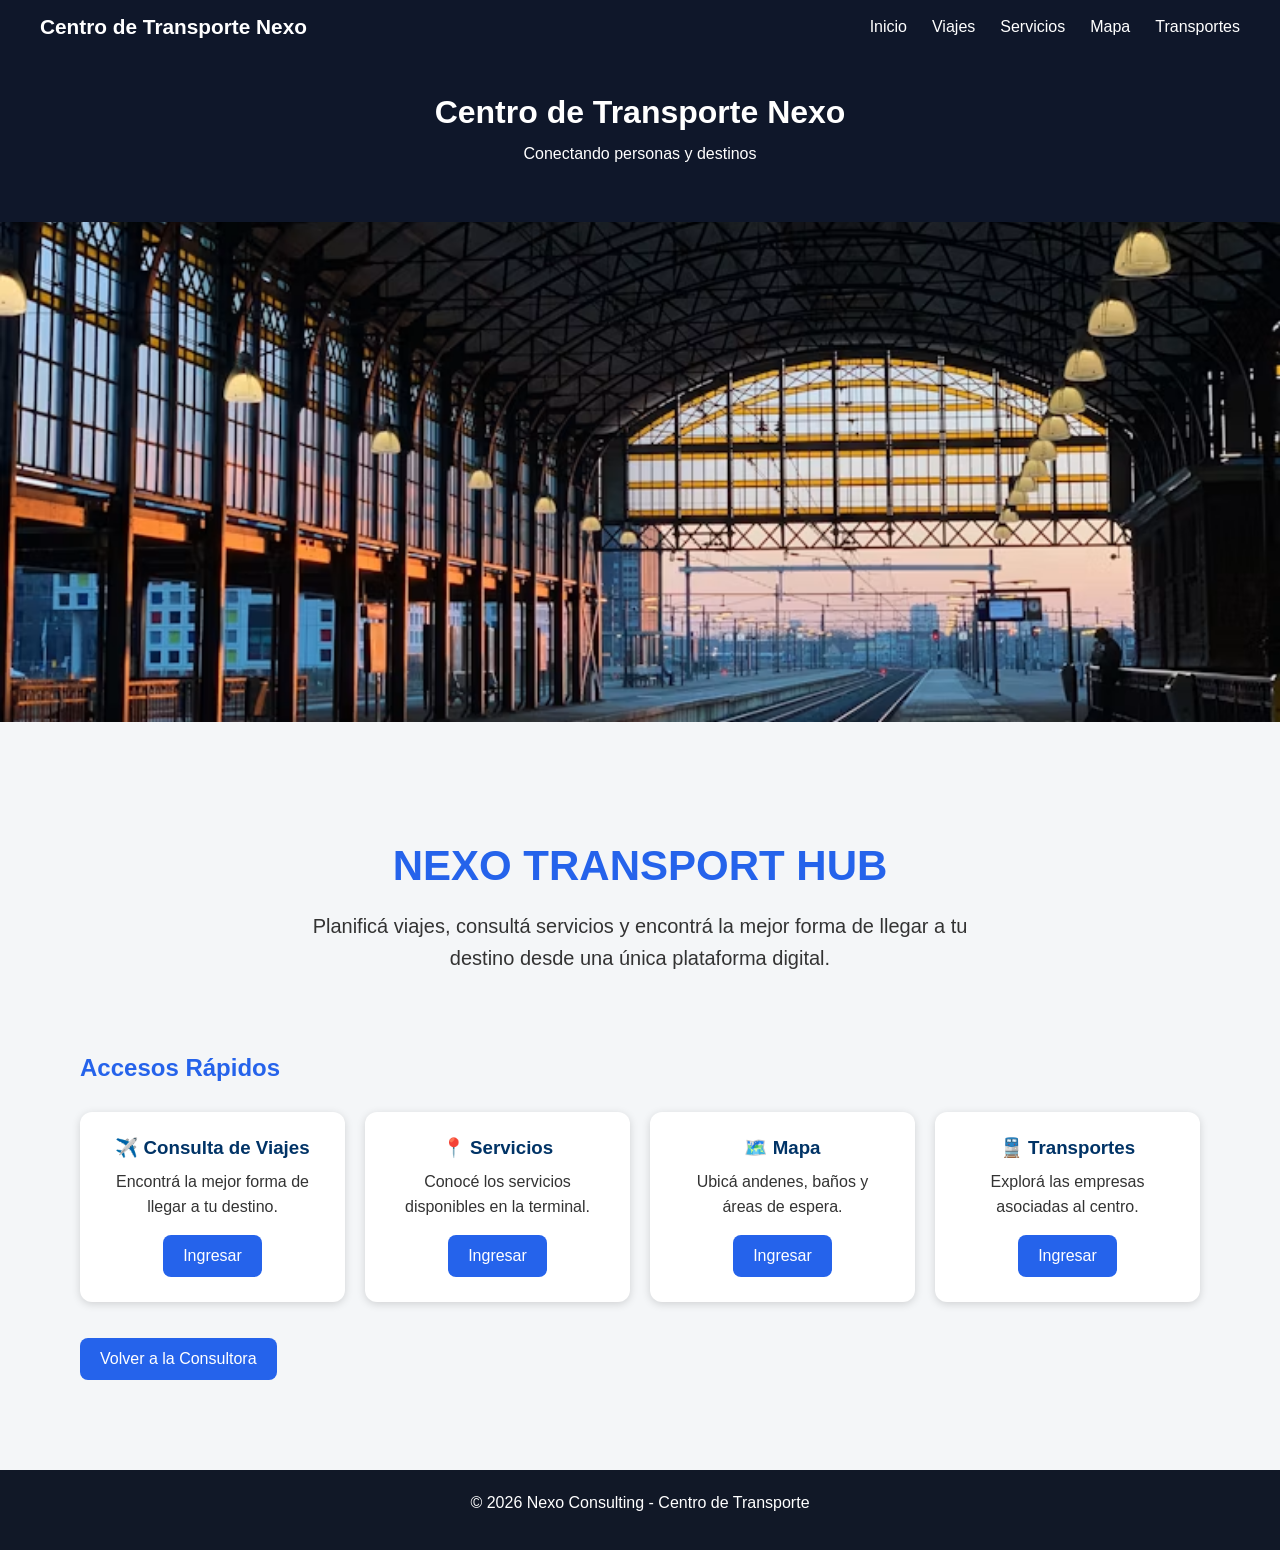
==== ProyectoFinalWeb/centro-transporte/index.html @ 8f2efcaf "Add files via upload" ====
<!DOCTYPE html>
<html lang="es">

<head>
    <meta charset="UTF-8">
    <meta name="viewport" content="width=device-width, initial-scale=1.0">
    <title>Centro de Transporte Nexo</title>

    <link rel="stylesheet" href="../css/estilos.css">

</head>

<body>
    
    <nav class="navbar">

    <div class="logo">
        Centro de Transporte Nexo
    </div>

    <ul class="menu">
        <li><a href="index.html">Inicio</a></li>
        <li><a href="consulta.html">Viajes</a></li>
        <li><a href="servicios.html">Servicios</a></li>
        <li><a href="mapa.html">Mapa</a></li>
        <li><a href="transportes.html">Transportes</a></li>
    </ul>

</nav>

    <header>
        <h1>Centro de Transporte Nexo</h1>
        <p>Conectando personas y destinos</p>
    </header>
<img
src="../img/terminal.jpg"
alt="Centro de Transporte"
class="hero">
    <main>

        <div class="hero-texto">

<h2>NEXO TRANSPORT HUB</h2>

<p>
Planificá viajes, consultá servicios y encontrá la mejor forma
de llegar a tu destino desde una única plataforma digital.
</p>

</div>

     <h2>Accesos Rápidos</h2>

<div class="tarjetas">

    <div class="tarjeta">
        <h3>✈️ Consulta de Viajes</h3>
        <p>Encontrá la mejor forma de llegar a tu destino.</p>
        <a class="boton" href="consulta.html">Ingresar</a>
    </div>

    <div class="tarjeta">
        <h3>📍 Servicios</h3>
        <p>Conocé los servicios disponibles en la terminal.</p>
        <a class="boton" href="servicios.html">Ingresar</a>
    </div>

    <div class="tarjeta">
        <h3>🗺️ Mapa</h3>
        <p>Ubicá andenes, baños y áreas de espera.</p>
        <a class="boton" href="mapa.html">Ingresar</a>
    </div>

    <div class="tarjeta">
        <h3>🚆 Transportes</h3>
        <p>Explorá las empresas asociadas al centro.</p>
        <a class="boton" href="transportes.html">Ingresar</a>
    </div>

</div>

<br><br>

<a class="boton" href="../consultora/index.html">
Volver a la Consultora
</a>

</main>

<footer>
    <p>© 2026 Nexo Consulting - Centro de Transporte</p>
</footer>

</body>
</html>
---- ProyectoFinalWeb/css/estilos.css ----
*{
margin:0;
padding:0;
box-sizing:border-box;
}

body{
font-family:Arial,sans-serif;
background-color:#f4f6f8;
color:#333;
}

header{
background:#0F172A;
color:white;
text-align:center;
padding:40px;
}

header h1{
margin-bottom:10px;
}

main{
max-width:1200px;
margin:auto;
padding:40px;
}

h2{
color:#2563EB;
margin-bottom:15px;
margin-top:20px;
}

p{
margin-bottom:15px;
line-height:1.6;
}

.boton{
display:inline-block;
background:#2563EB;
color:white;
text-decoration:none;
padding:12px 20px;
border-radius:8px;
border:none;
cursor:pointer;
transition:0.3s;
}

.boton:hover{
background:#1d4ed8;
transform:translateY(-3px);
box-shadow:0 8px 20px rgba(37,99,235,.30);
}

select,
input{
padding:10px;
width:300px;
border:1px solid #ccc;
border-radius:6px;
}

#resultado,
#respuesta{
background:white;
padding:20px;
margin-top:20px;
border-radius:10px;
box-shadow:0 2px 5px rgba(0,0,0,.15);
}

.hero{
width:100%;
height:500px;
object-fit:cover;
display:block;
transition:0.5s;
}

.hero:hover{
transform:scale(1.02);
}

.hero-texto{
text-align:center;
padding:60px 20px;
}

.hero-texto h2{
font-size:42px;
margin-bottom:20px;
}

.hero-texto p{
font-size:20px;
max-width:700px;
margin:auto;
}

.tarjetas{
display:grid;
grid-template-columns:repeat(auto-fit,minmax(250px,1fr));
gap:20px;
margin-top:30px;
}

.tarjeta{
background:white;
padding:25px;
border-radius:12px;
box-shadow:0 2px 8px rgba(0,0,0,.15);
text-align:center;
transition:0.3s;
cursor:pointer;
}

.tarjeta:hover{
transform:translateY(-8px) scale(1.02);
box-shadow:0 12px 25px rgba(37,99,235,.25);
}

.tarjeta h3{
color:#003366;
margin-bottom:10px;
}

.tarjeta p{
margin-bottom:15px;
}

.mapa{
display:grid;
grid-template-columns:repeat(3,1fr);
gap:10px;
}

.sector{
background:white;
padding:25px;
border-radius:10px;
text-align:center;
box-shadow:0 2px 5px rgba(0,0,0,.15);
}

.navbar{
background:#0f172a;
color:white;
display:flex;
justify-content:space-between;
align-items:center;
padding:15px 40px;
position:sticky;
top:0;
z-index:1000;
}

.logo{
font-size:1.3rem;
font-weight:bold;
}

.menu{
list-style:none;
display:flex;
gap:25px;
}

.menu a{
color:white;
text-decoration:none;
transition:0.3s;
}

.menu a:hover{
color:#60A5FA;
}

.contacto{
max-width:600px;
margin:40px auto;
display:flex;
flex-direction:column;
gap:15px;
}

.contacto input,
.contacto textarea{
padding:15px;
border:1px solid #d1d5db;
border-radius:8px;
font-size:16px;
width:100%;
}

.contacto button{
background:#2563eb;
color:white;
border:none;
padding:15px;
border-radius:8px;
cursor:pointer;
font-size:16px;
}

.contacto button:hover{
background:#1d4ed8;
}

.equipo{
margin-top:60px;
}

.equipo h2{
text-align:center;
color:#003366;
margin-bottom:30px;
}

footer{
background:#111827;
color:white;
text-align:center;
padding:20px;
margin-top:50px;
}

.sector{
cursor:pointer;
transition:0.3s;
}

.sector:hover{
background:#dbeafe;
transform:scale(1.02);
}

.sector-activo{
background:#2563EB;
color:white;
font-weight:bold;
}

@media(max-width:768px){

```
.navbar{
    flex-direction:column;
    gap:15px;
    padding:20px;
}

.menu{
    flex-direction:column;
    text-align:center;
    gap:10px;
}

.hero{
    height:250px;
}

.hero-texto h2{
    font-size:30px;
}

.hero-texto p{
    font-size:16px;
}

.tarjetas{
    grid-template-columns:1fr;
}

.mapa{
    grid-template-columns:1fr;
}

select,
input,
textarea{
    width:100%;
}

.boton{
    width:100%;
    text-align:center;
}

main{
    padding:20px;
}
```

}
#planoTerminal{
display:grid;
grid-template-columns:repeat(3,1fr);
gap:10px;
margin-top:20px;
margin-bottom:20px;
}

.casilla{
background:#e5e7eb;
padding:20px;
text-align:center;
border-radius:8px;
font-weight:bold;
}

.casilla-activa{
background:#2563EB;
color:white;
}
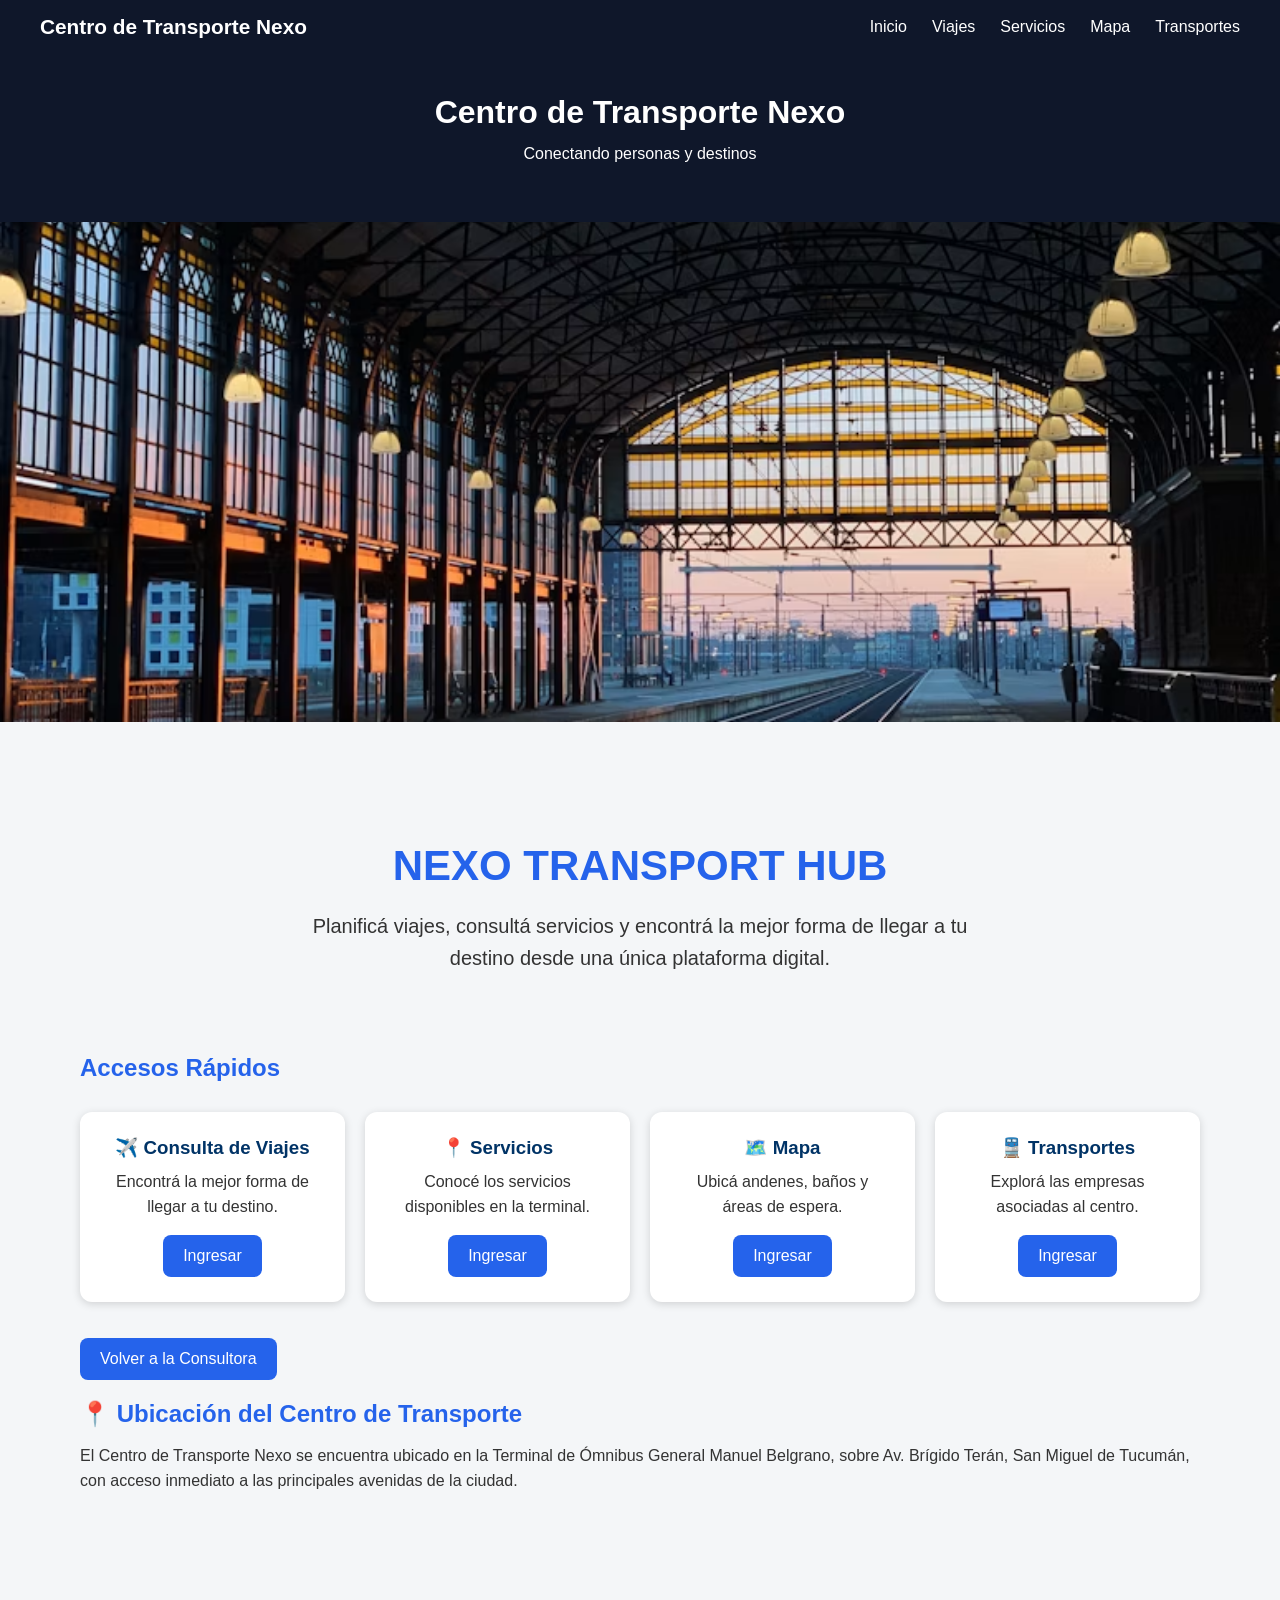
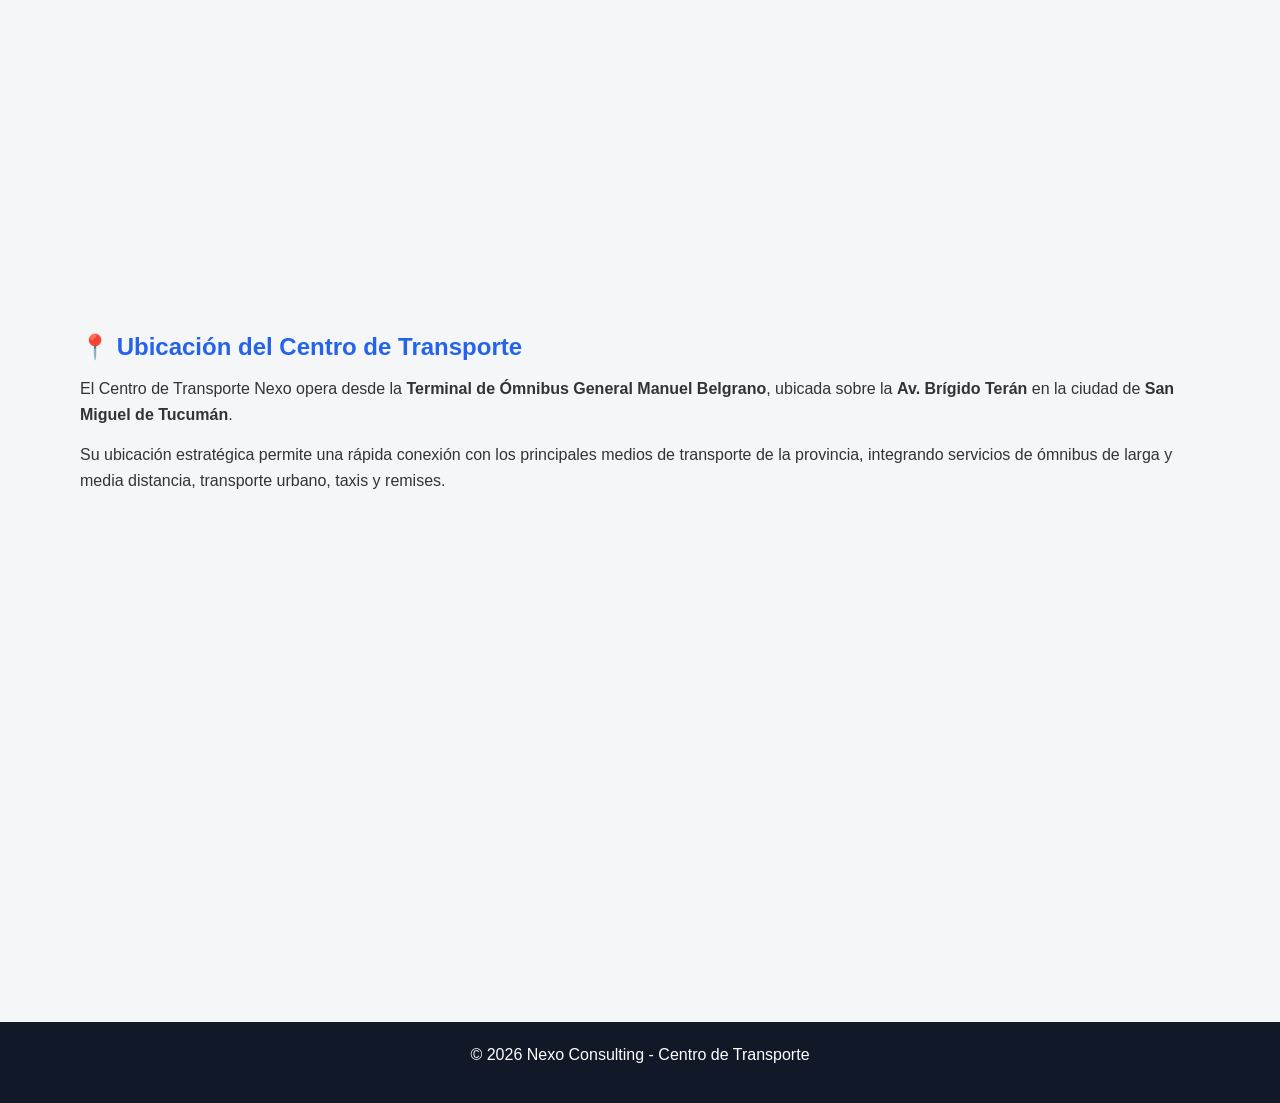
==== commit 9e6e3e9b: "Update index.html" ====
--- a/ProyectoFinalWeb/centro-transporte/index.html
+++ b/ProyectoFinalWeb/centro-transporte/index.html
@@ -85,6 +85,62 @@
 Volver a la Consultora
 </a>
 
+<section class="ubicacion">
+
+    <h2>📍 Ubicación del Centro de Transporte</h2>
+
+    <p>
+        El Centro de Transporte Nexo se encuentra ubicado en la Terminal de Ómnibus
+        General Manuel Belgrano, sobre Av. Brígido Terán, San Miguel de Tucumán,
+        con acceso inmediato a las principales avenidas de la ciudad.
+    </p>
+
+    <div class="mapa-ubicacion">
+
+        <iframe
+            src="https://www.google.com/maps?q=Terminal+de+Omnibus+San+Miguel+de+Tucuman&output=embed"
+            width="100%"
+            height="400"
+            style="border:0;"
+            allowfullscreen=""
+            loading="lazy">
+        </iframe>
+
+    </div>
+
+</section>
+
+<section class="ubicacion">
+
+    <h2>📍 Ubicación del Centro de Transporte</h2>
+
+    <p>
+        El Centro de Transporte Nexo opera desde la <strong>Terminal de Ómnibus General Manuel Belgrano</strong>,
+        ubicada sobre la <strong>Av. Brígido Terán</strong> en la ciudad de
+        <strong>San Miguel de Tucumán</strong>.
+    </p>
+
+    <p>
+        Su ubicación estratégica permite una rápida conexión con los principales
+        medios de transporte de la provincia, integrando servicios de ómnibus de
+        larga y media distancia, transporte urbano, taxis y remises.
+    </p>
+
+    <div class="mapa-ubicacion">
+
+        <iframe
+            src="https://www.google.com/maps?q=Terminal+de+Omnibus+General+Manuel+Belgrano+Tucuman&output=embed"
+            width="100%"
+            height="420"
+            style="border:0;"
+            loading="lazy"
+            allowfullscreen>
+        </iframe>
+
+    </div>
+
+</section>
+
 </main>
 
 <footer>
@@ -92,4 +148,4 @@
 </footer>
 
 </body>
-</html>+</html>
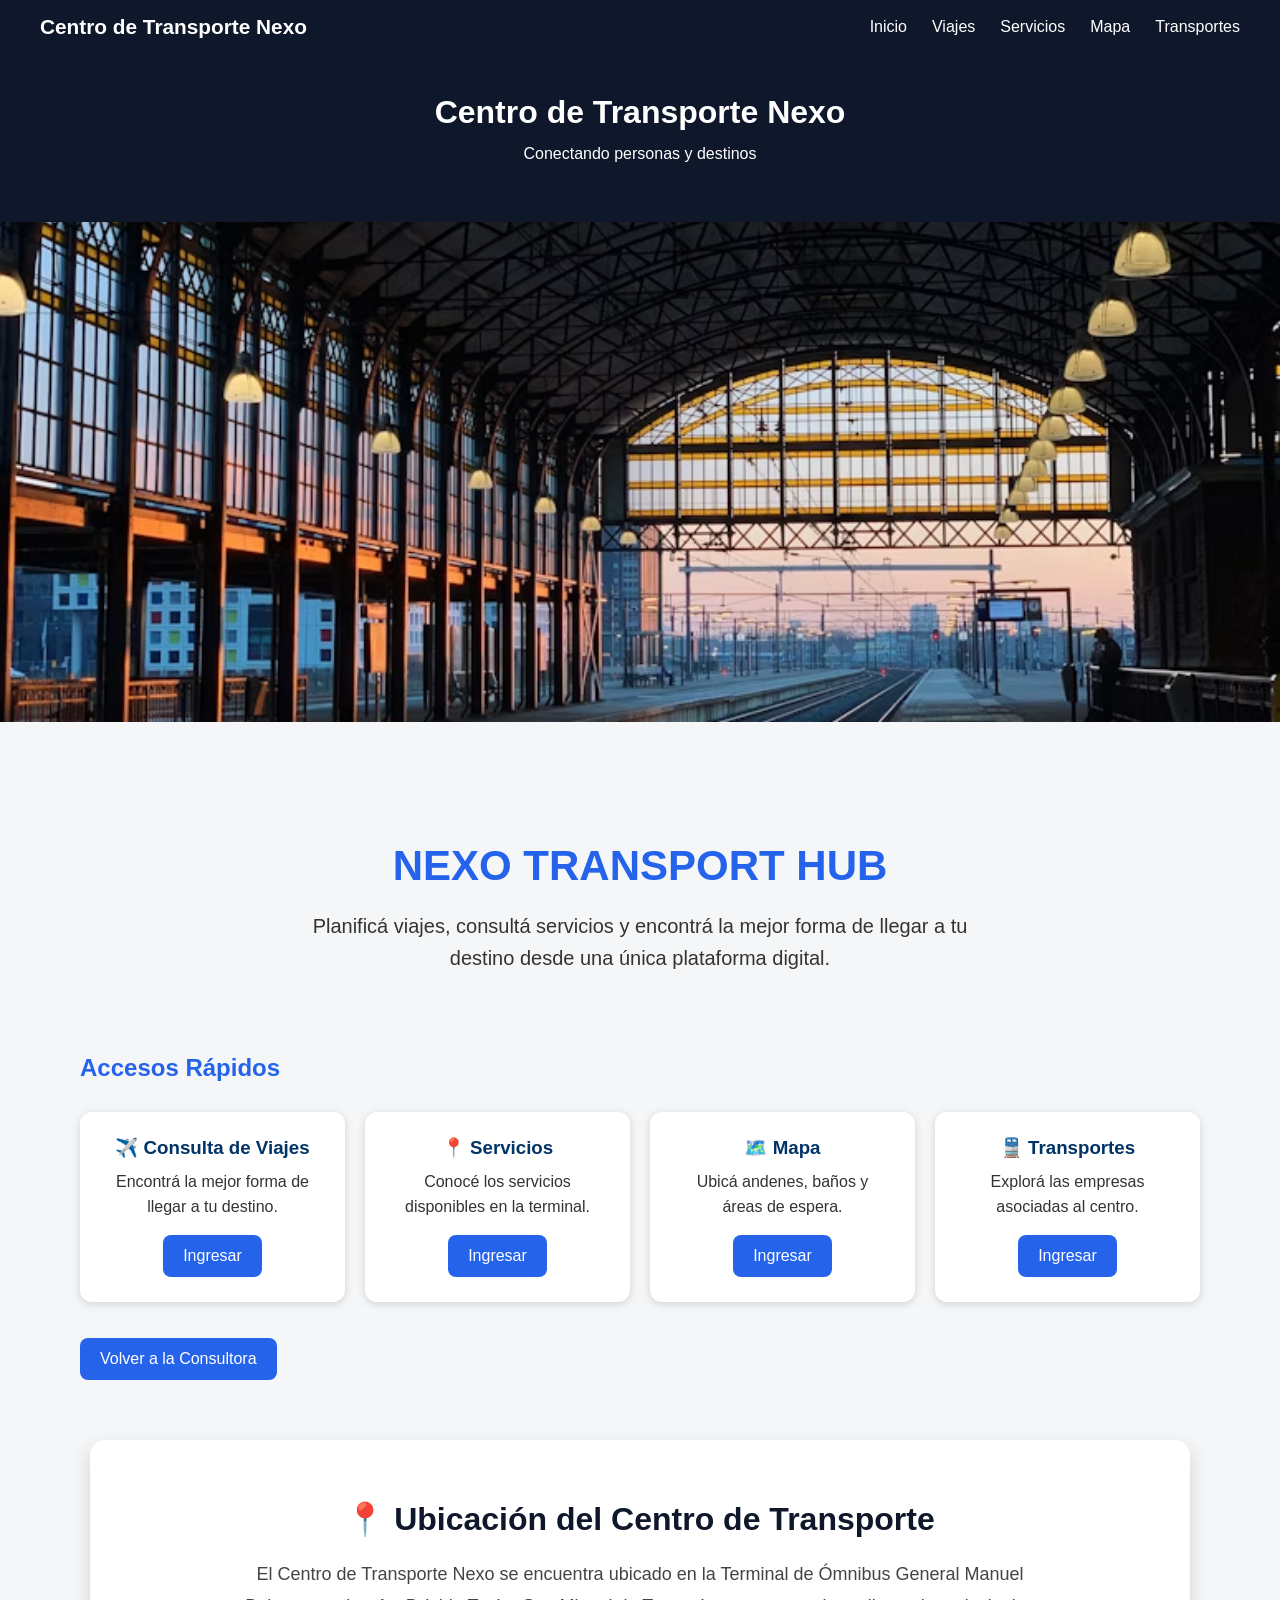
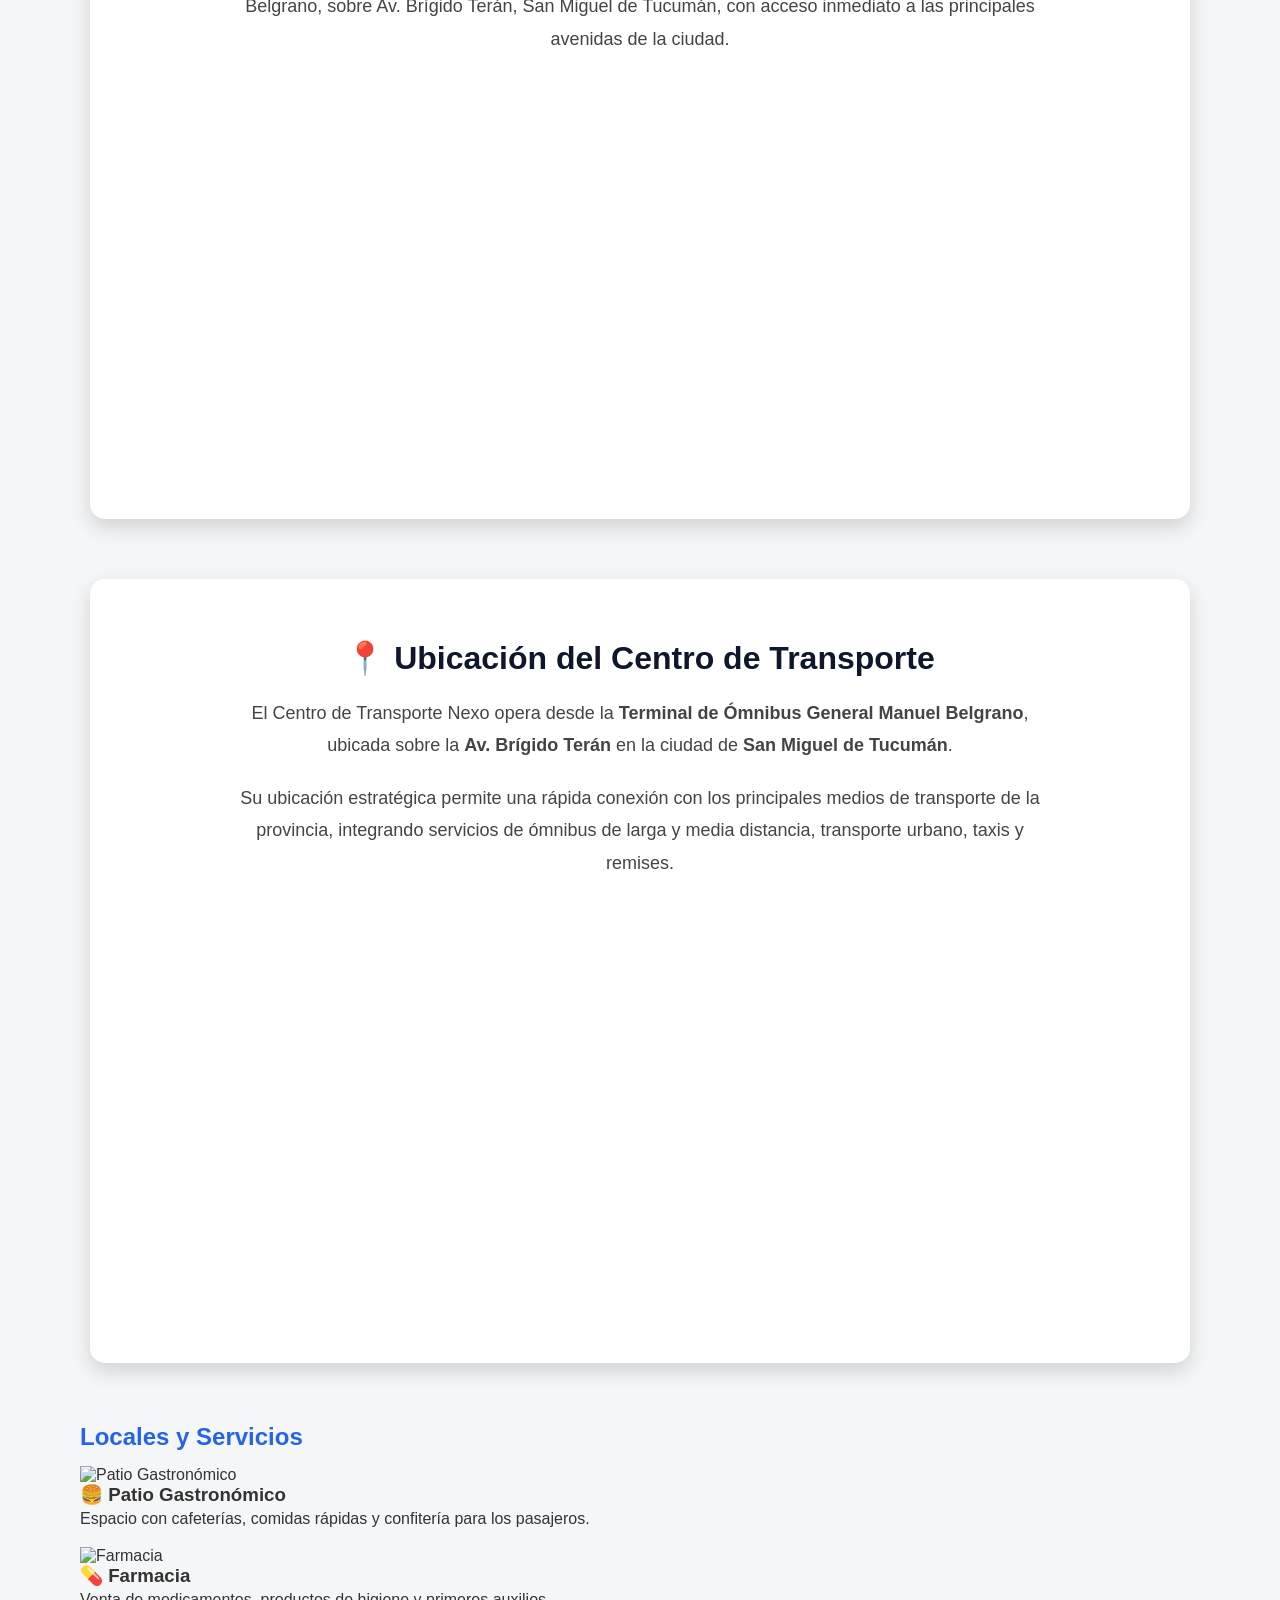
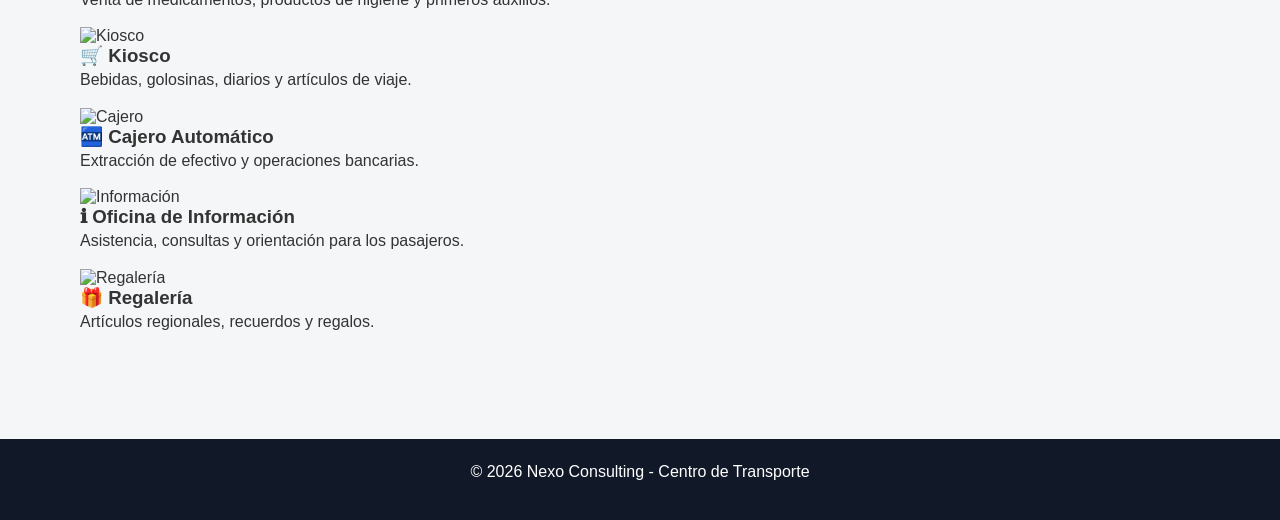
==== commit b9238894: "Update index.html" ====
--- a/ProyectoFinalWeb/centro-transporte/index.html
+++ b/ProyectoFinalWeb/centro-transporte/index.html
@@ -141,6 +141,88 @@
 
 </section>
 
+        <section class="locales">
+
+<h2>Locales y Servicios</h2>
+
+<div class="contenedor-locales">
+
+<div class="local">
+
+<img src="../img/gastronomia.jpg" alt="Patio Gastronómico">
+
+<h3>🍔 Patio Gastronómico</h3>
+
+<p>
+Espacio con cafeterías, comidas rápidas y confitería para los pasajeros.
+</p>
+
+</div>
+
+<div class="local">
+
+<img src="../img/farmacia.jpg" alt="Farmacia">
+
+<h3>💊 Farmacia</h3>
+
+<p>
+Venta de medicamentos, productos de higiene y primeros auxilios.
+</p>
+
+</div>
+
+<div class="local">
+
+<img src="../img/kiosco.jpg" alt="Kiosco">
+
+<h3>🛒 Kiosco</h3>
+
+<p>
+Bebidas, golosinas, diarios y artículos de viaje.
+</p>
+
+</div>
+
+<div class="local">
+
+<img src="../img/cajero.jpg" alt="Cajero">
+
+<h3>🏧 Cajero Automático</h3>
+
+<p>
+Extracción de efectivo y operaciones bancarias.
+</p>
+
+</div>
+
+<div class="local">
+
+<img src="../img/informacion.jpg" alt="Información">
+
+<h3>ℹ Oficina de Información</h3>
+
+<p>
+Asistencia, consultas y orientación para los pasajeros.
+</p>
+
+</div>
+
+<div class="local">
+
+<img src="../img/regaleria.jpg" alt="Regalería">
+
+<h3>🎁 Regalería</h3>
+
+<p>
+Artículos regionales, recuerdos y regalos.
+</p>
+
+</div>
+
+</div>
+
+</section>
+        
 </main>
 
 <footer>
--- a/ProyectoFinalWeb/css/estilos.css
+++ b/ProyectoFinalWeb/css/estilos.css
@@ -315,4 +315,66 @@
 .casilla-activa{
 background:#2563EB;
 color:white;
-}+}
+/* ==========================
+   UBICACIÓN
+========================== */
+
+.ubicacion{
+    max-width:1100px;
+    margin:60px auto;
+    padding:40px;
+    background:#ffffff;
+    border-radius:15px;
+    box-shadow:0 5px 20px rgba(0,0,0,.12);
+    text-align:center;
+}
+
+.ubicacion h2{
+    color:#0F172A;
+    margin-bottom:20px;
+    font-size:30px;
+}
+
+.ubicacion p{
+    max-width:800px;
+    margin:0 auto 30px;
+    color:#444;
+    font-size:18px;
+    line-height:1.7;
+}
+
+.mapa-ubicacion iframe{
+    border-radius:15px;
+}
+/*==========================
+ UBICACIÓN
+===========================*/
+
+.ubicacion{
+    max-width:1100px;
+    margin:60px auto;
+    padding:40px;
+    background:#fff;
+    border-radius:15px;
+    box-shadow:0 8px 20px rgba(0,0,0,.15);
+    text-align:center;
+}
+
+.ubicacion h2{
+    color:#0F172A;
+    margin-bottom:20px;
+    font-size:32px;
+}
+
+.ubicacion p{
+    font-size:18px;
+    line-height:1.8;
+    color:#444;
+    margin-bottom:20px;
+}
+
+.mapa-ubicacion iframe{
+    width:100%;
+    border-radius:15px;
+}
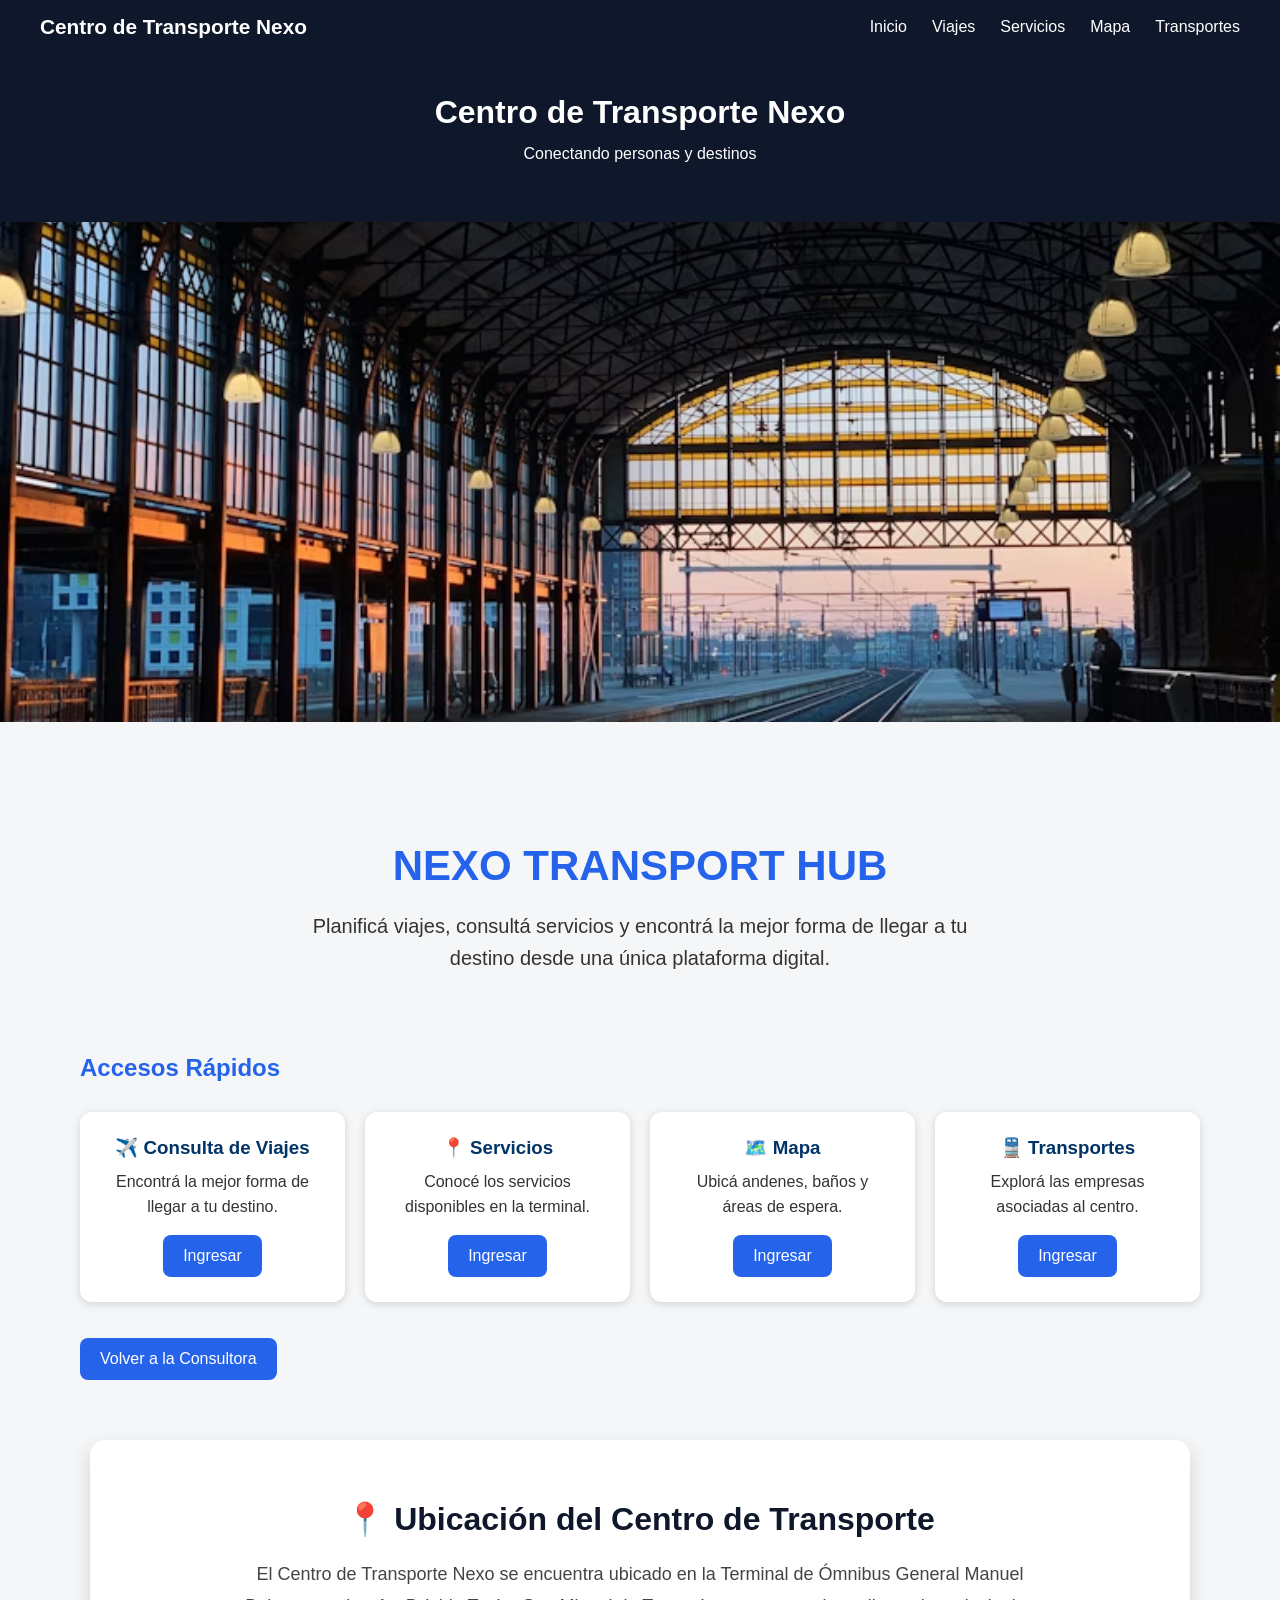
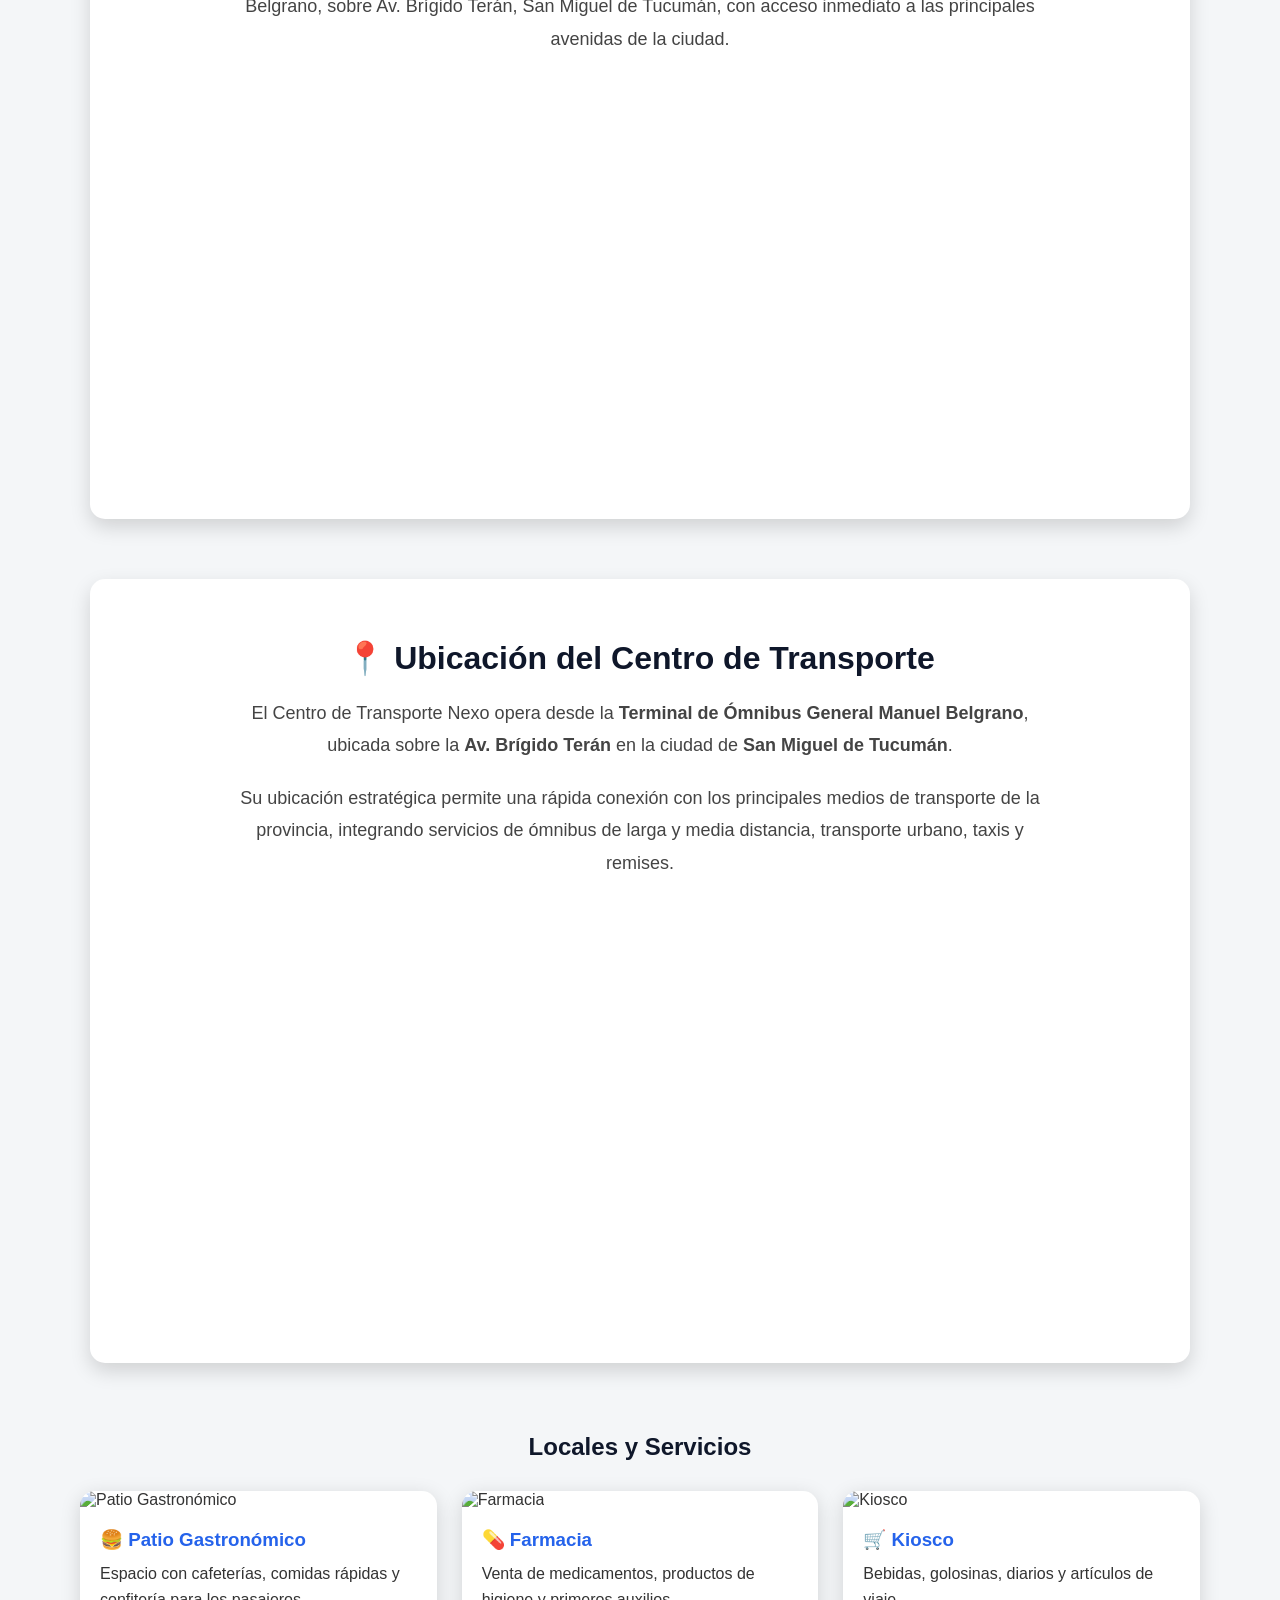
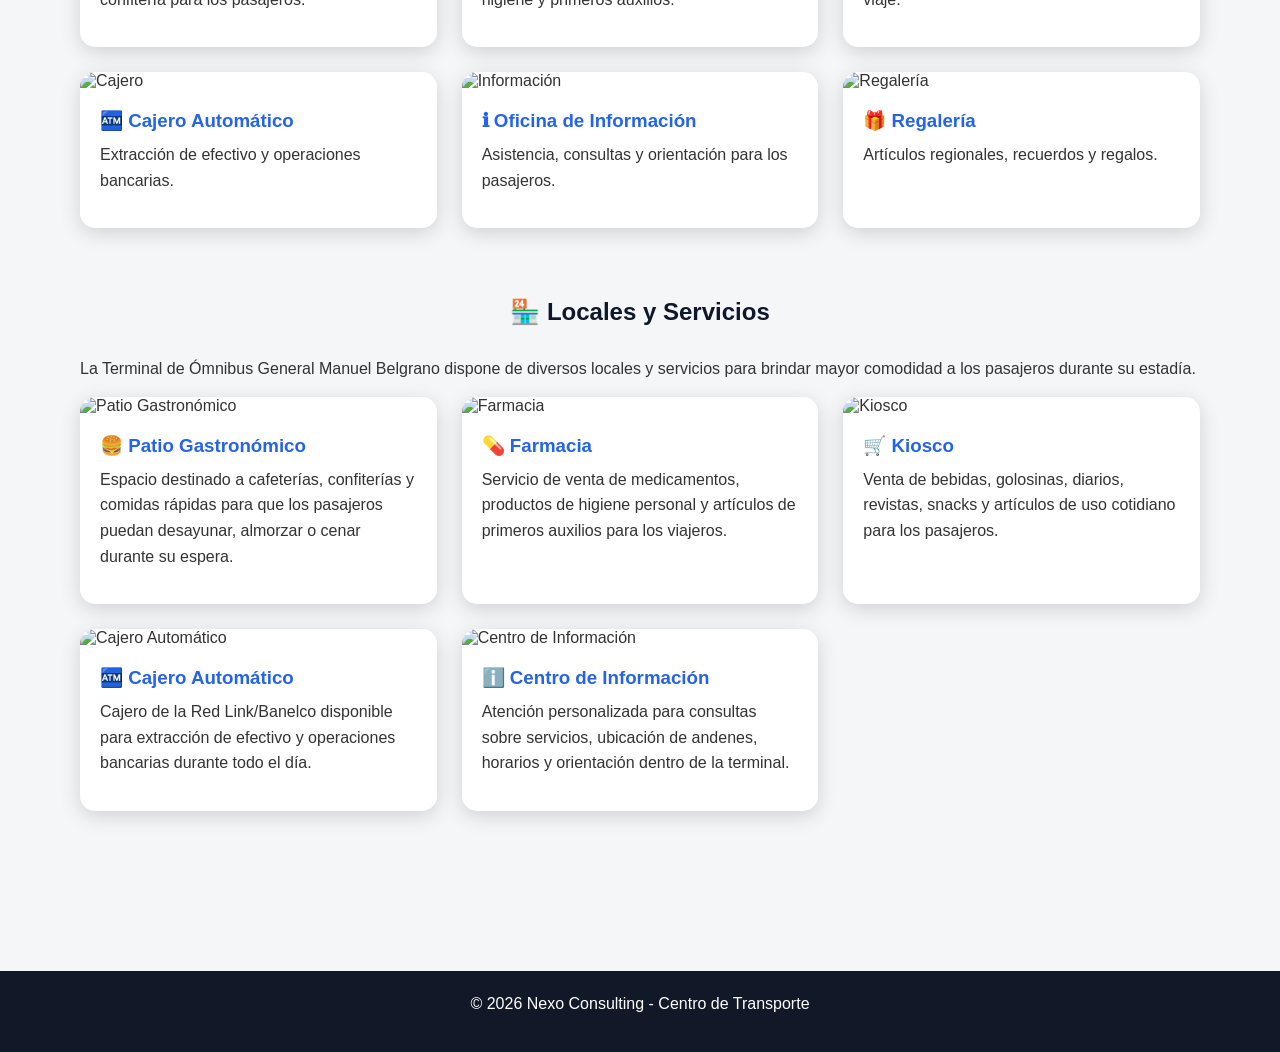
==== commit d5ccbe97: "Update index.html" ====
--- a/ProyectoFinalWeb/centro-transporte/index.html
+++ b/ProyectoFinalWeb/centro-transporte/index.html
@@ -222,7 +222,82 @@
 </div>
 
 </section>
-        
+
+        <section class="locales">
+
+<h2>🏪 Locales y Servicios</h2>
+
+<p class="texto-locales">
+La Terminal de Ómnibus General Manuel Belgrano dispone de diversos locales y
+servicios para brindar mayor comodidad a los pasajeros durante su estadía.
+</p>
+
+<div class="contenedor-locales">
+
+<div class="local">
+
+<img src="../img/patio-gastronomico.jpg" alt="Patio Gastronómico">
+
+<h3>🍔 Patio Gastronómico</h3>
+
+<p>
+Espacio destinado a cafeterías, confiterías y comidas rápidas para que los pasajeros puedan desayunar, almorzar o cenar durante su espera.
+</p>
+
+</div>
+
+<div class="local">
+
+<img src="../img/farmacia.jpg" alt="Farmacia">
+
+<h3>💊 Farmacia</h3>
+
+<p>
+Servicio de venta de medicamentos, productos de higiene personal y artículos de primeros auxilios para los viajeros.
+</p>
+
+</div>
+
+<div class="local">
+
+<img src="../img/kiosco.jpg" alt="Kiosco">
+
+<h3>🛒 Kiosco</h3>
+
+<p>
+Venta de bebidas, golosinas, diarios, revistas, snacks y artículos de uso cotidiano para los pasajeros.
+</p>
+
+</div>
+
+<div class="local">
+
+<img src="../img/cajero.jpg" alt="Cajero Automático">
+
+<h3>🏧 Cajero Automático</h3>
+
+<p>
+Cajero de la Red Link/Banelco disponible para extracción de efectivo y operaciones bancarias durante todo el día.
+</p>
+
+</div>
+
+<div class="local">
+
+<img src="../img/informacion.jpg" alt="Centro de Información">
+
+<h3>ℹ️ Centro de Información</h3>
+
+<p>
+Atención personalizada para consultas sobre servicios, ubicación de andenes, horarios y orientación dentro de la terminal.
+</p>
+
+</div>
+
+</div>
+
+</section>
+
 </main>
 
 <footer>
--- a/ProyectoFinalWeb/css/estilos.css
+++ b/ProyectoFinalWeb/css/estilos.css
@@ -378,3 +378,49 @@
     width:100%;
     border-radius:15px;
 }
+/*==========================
+LOCALES
+==========================*/
+
+.locales{
+    margin:70px auto;
+}
+
+.locales h2{
+    text-align:center;
+    color:#0F172A;
+    margin-bottom:30px;
+}
+
+.contenedor-locales{
+    display:grid;
+    grid-template-columns:repeat(auto-fit,minmax(300px,1fr));
+    gap:25px;
+}
+
+.local{
+    background:white;
+    border-radius:15px;
+    overflow:hidden;
+    box-shadow:0 5px 20px rgba(0,0,0,.15);
+    transition:.3s;
+}
+
+.local:hover{
+    transform:translateY(-8px);
+}
+
+.local img{
+    width:100%;
+    height:220px;
+    object-fit:cover;
+}
+
+.local h3{
+    padding:20px 20px 10px;
+    color:#2563EB;
+}
+
+.local p{
+    padding:0 20px 20px;
+}
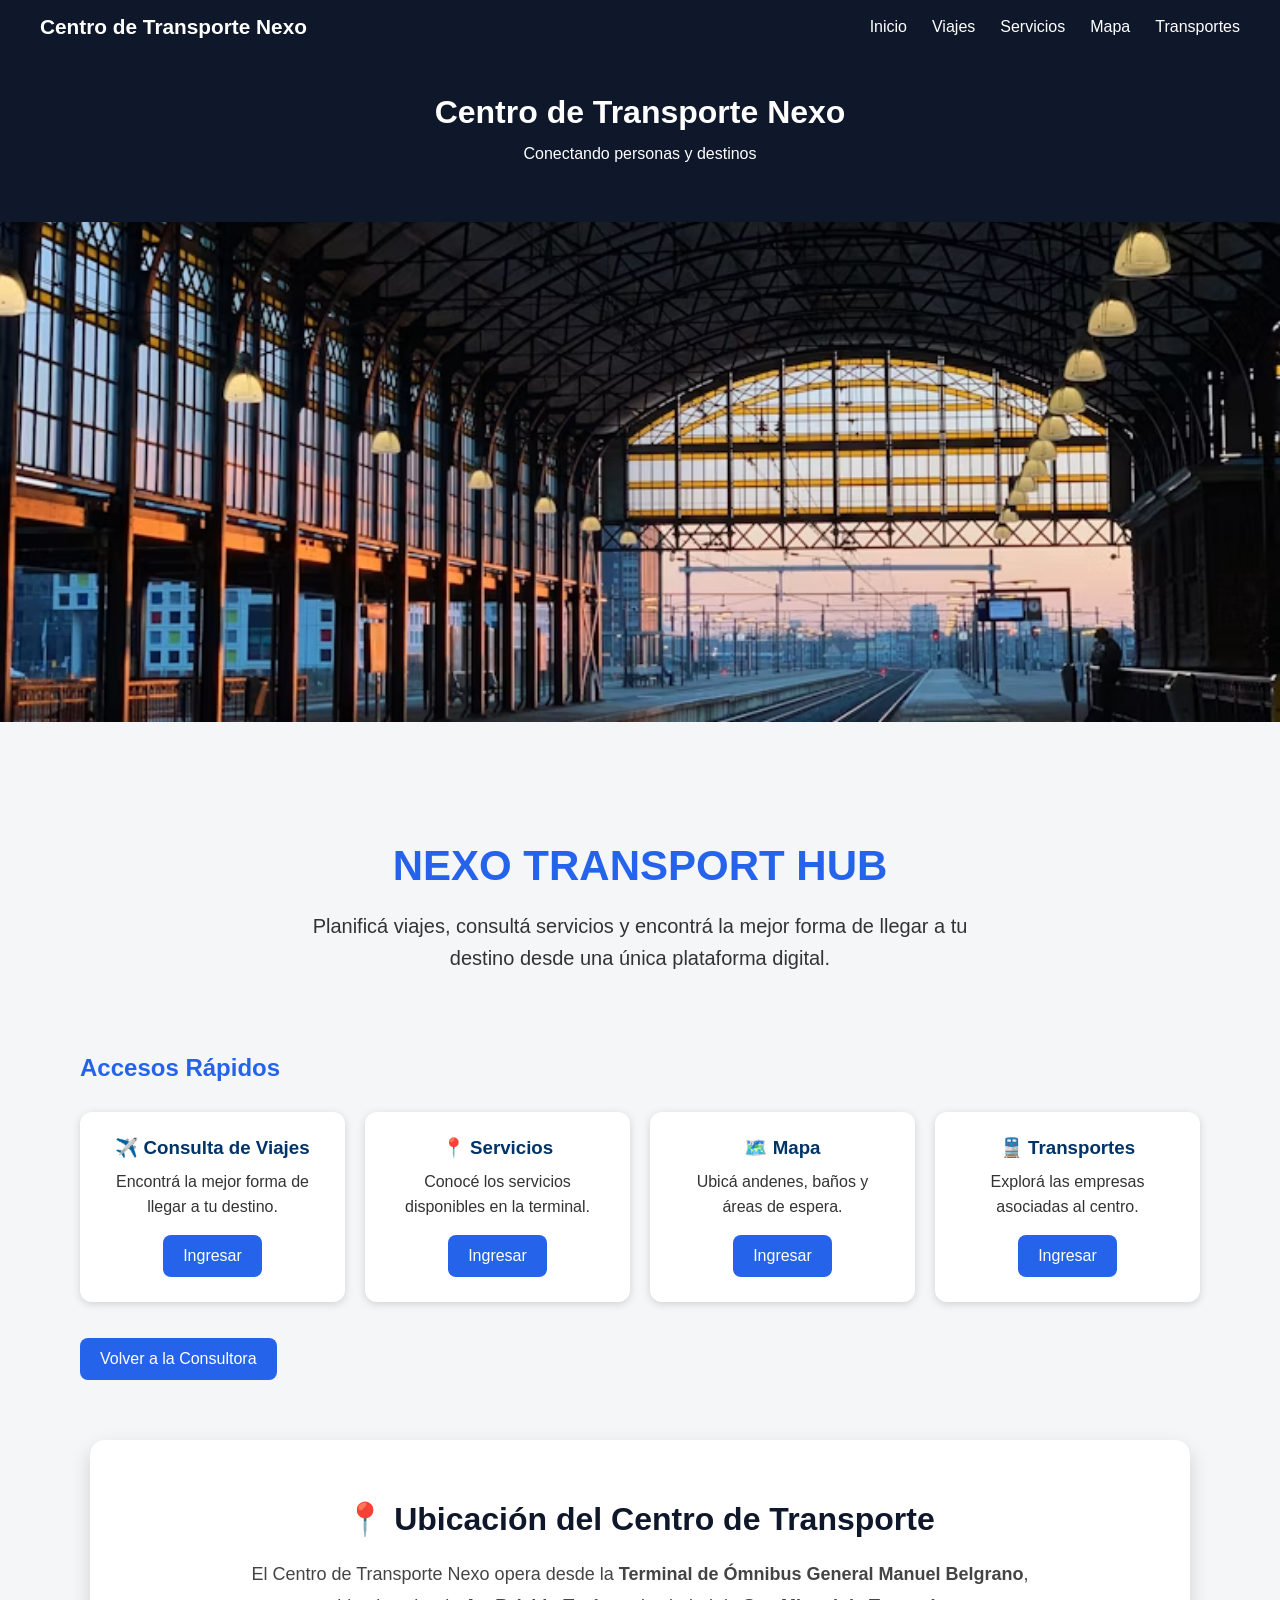
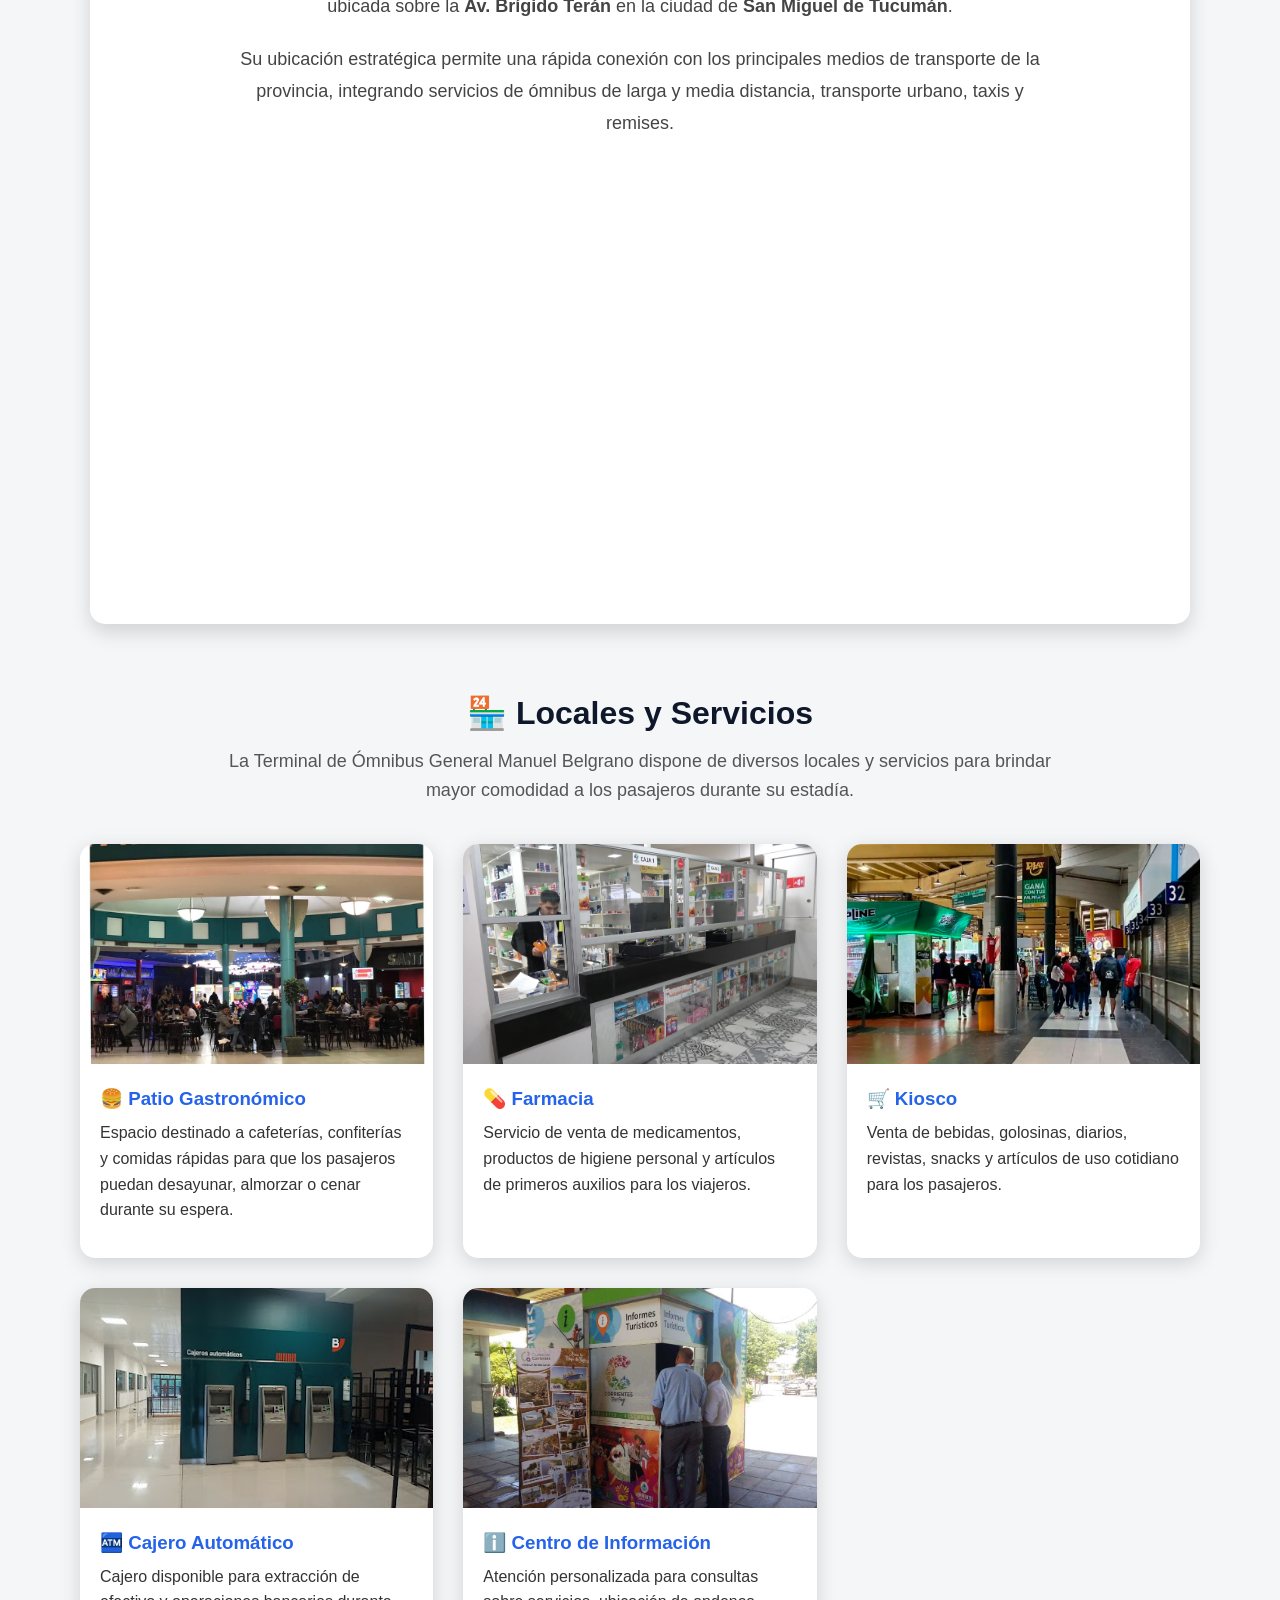
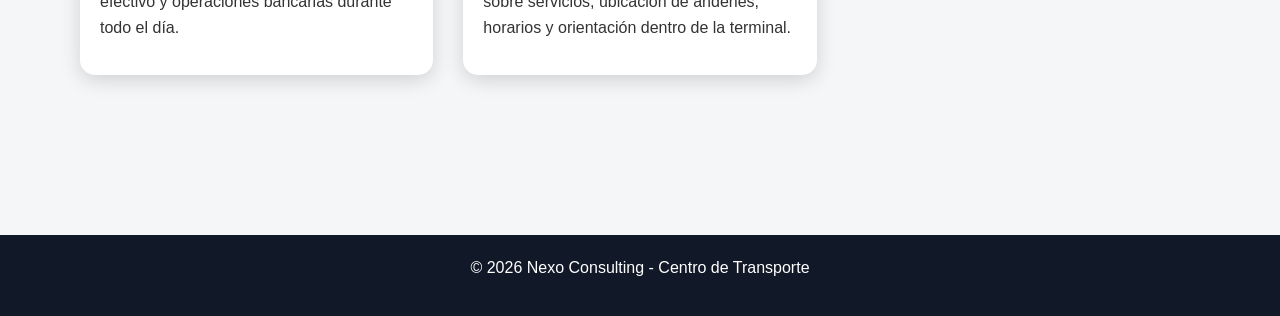
==== commit f57ef3fc: "Update index.html" ====
--- a/ProyectoFinalWeb/centro-transporte/index.html
+++ b/ProyectoFinalWeb/centro-transporte/index.html
@@ -7,12 +7,11 @@
     <title>Centro de Transporte Nexo</title>
 
     <link rel="stylesheet" href="../css/estilos.css">
-
 </head>
 
 <body>
-    
-    <nav class="navbar">
+
+<nav class="navbar">
 
     <div class="logo">
         Centro de Transporte Nexo
@@ -28,28 +27,28 @@
 
 </nav>
 
-    <header>
-        <h1>Centro de Transporte Nexo</h1>
-        <p>Conectando personas y destinos</p>
-    </header>
-<img
-src="../img/terminal.jpg"
-alt="Centro de Transporte"
-class="hero">
-    <main>
-
-        <div class="hero-texto">
-
-<h2>NEXO TRANSPORT HUB</h2>
-
-<p>
-Planificá viajes, consultá servicios y encontrá la mejor forma
-de llegar a tu destino desde una única plataforma digital.
-</p>
-
-</div>
-
-     <h2>Accesos Rápidos</h2>
+<header>
+    <h1>Centro de Transporte Nexo</h1>
+    <p>Conectando personas y destinos</p>
+</header>
+
+<img src="../img/terminal.jpg"
+     alt="Centro de Transporte"
+     class="hero">
+
+<main>
+
+<div class="hero-texto">
+
+    <h2>NEXO TRANSPORT HUB</h2>
+
+    <p>
+        Planificá viajes, consultá servicios y encontrá la mejor forma de llegar a tu destino desde una única plataforma digital.
+    </p>
+
+</div>
+
+<h2>Accesos Rápidos</h2>
 
 <div class="tarjetas">
 
@@ -82,33 +81,8 @@
 <br><br>
 
 <a class="boton" href="../consultora/index.html">
-Volver a la Consultora
+    Volver a la Consultora
 </a>
-
-<section class="ubicacion">
-
-    <h2>📍 Ubicación del Centro de Transporte</h2>
-
-    <p>
-        El Centro de Transporte Nexo se encuentra ubicado en la Terminal de Ómnibus
-        General Manuel Belgrano, sobre Av. Brígido Terán, San Miguel de Tucumán,
-        con acceso inmediato a las principales avenidas de la ciudad.
-    </p>
-
-    <div class="mapa-ubicacion">
-
-        <iframe
-            src="https://www.google.com/maps?q=Terminal+de+Omnibus+San+Miguel+de+Tucuman&output=embed"
-            width="100%"
-            height="400"
-            style="border:0;"
-            allowfullscreen=""
-            loading="lazy">
-        </iframe>
-
-    </div>
-
-</section>
 
 <section class="ubicacion">
 
@@ -121,9 +95,9 @@
     </p>
 
     <p>
-        Su ubicación estratégica permite una rápida conexión con los principales
-        medios de transporte de la provincia, integrando servicios de ómnibus de
-        larga y media distancia, transporte urbano, taxis y remises.
+        Su ubicación estratégica permite una rápida conexión con los principales medios
+        de transporte de la provincia, integrando servicios de ómnibus de larga y media
+        distancia, transporte urbano, taxis y remises.
     </p>
 
     <div class="mapa-ubicacion">
@@ -141,20 +115,24 @@
 
 </section>
 
-        <section class="locales">
-
-<h2>Locales y Servicios</h2>
+<section class="locales">
+
+<h2>🏪 Locales y Servicios</h2>
+
+<p class="texto-locales">
+La Terminal de Ómnibus General Manuel Belgrano dispone de diversos locales y servicios para brindar mayor comodidad a los pasajeros durante su estadía.
+</p>
 
 <div class="contenedor-locales">
 
 <div class="local">
 
-<img src="../img/gastronomia.jpg" alt="Patio Gastronómico">
+<img src="../img/patio-gastronomico.jpg" alt="Patio Gastronómico">
 
 <h3>🍔 Patio Gastronómico</h3>
 
 <p>
-Espacio con cafeterías, comidas rápidas y confitería para los pasajeros.
+Espacio destinado a cafeterías, confiterías y comidas rápidas para que los pasajeros puedan desayunar, almorzar o cenar durante su espera.
 </p>
 
 </div>
@@ -166,7 +144,7 @@
 <h3>💊 Farmacia</h3>
 
 <p>
-Venta de medicamentos, productos de higiene y primeros auxilios.
+Servicio de venta de medicamentos, productos de higiene personal y artículos de primeros auxilios para los viajeros.
 </p>
 
 </div>
@@ -178,106 +156,19 @@
 <h3>🛒 Kiosco</h3>
 
 <p>
-Bebidas, golosinas, diarios y artículos de viaje.
-</p>
-
-</div>
-
-<div class="local">
-
-<img src="../img/cajero.jpg" alt="Cajero">
+Venta de bebidas, golosinas, diarios, revistas, snacks y artículos de uso cotidiano para los pasajeros.
+</p>
+
+</div>
+
+<div class="local">
+
+<img src="../img/cajero.jpg" alt="Cajero Automático">
 
 <h3>🏧 Cajero Automático</h3>
 
 <p>
-Extracción de efectivo y operaciones bancarias.
-</p>
-
-</div>
-
-<div class="local">
-
-<img src="../img/informacion.jpg" alt="Información">
-
-<h3>ℹ Oficina de Información</h3>
-
-<p>
-Asistencia, consultas y orientación para los pasajeros.
-</p>
-
-</div>
-
-<div class="local">
-
-<img src="../img/regaleria.jpg" alt="Regalería">
-
-<h3>🎁 Regalería</h3>
-
-<p>
-Artículos regionales, recuerdos y regalos.
-</p>
-
-</div>
-
-</div>
-
-</section>
-
-        <section class="locales">
-
-<h2>🏪 Locales y Servicios</h2>
-
-<p class="texto-locales">
-La Terminal de Ómnibus General Manuel Belgrano dispone de diversos locales y
-servicios para brindar mayor comodidad a los pasajeros durante su estadía.
-</p>
-
-<div class="contenedor-locales">
-
-<div class="local">
-
-<img src="../img/patio-gastronomico.jpg" alt="Patio Gastronómico">
-
-<h3>🍔 Patio Gastronómico</h3>
-
-<p>
-Espacio destinado a cafeterías, confiterías y comidas rápidas para que los pasajeros puedan desayunar, almorzar o cenar durante su espera.
-</p>
-
-</div>
-
-<div class="local">
-
-<img src="../img/farmacia.jpg" alt="Farmacia">
-
-<h3>💊 Farmacia</h3>
-
-<p>
-Servicio de venta de medicamentos, productos de higiene personal y artículos de primeros auxilios para los viajeros.
-</p>
-
-</div>
-
-<div class="local">
-
-<img src="../img/kiosco.jpg" alt="Kiosco">
-
-<h3>🛒 Kiosco</h3>
-
-<p>
-Venta de bebidas, golosinas, diarios, revistas, snacks y artículos de uso cotidiano para los pasajeros.
-</p>
-
-</div>
-
-<div class="local">
-
-<img src="../img/cajero.jpg" alt="Cajero Automático">
-
-<h3>🏧 Cajero Automático</h3>
-
-<p>
-Cajero de la Red Link/Banelco disponible para extracción de efectivo y operaciones bancarias durante todo el día.
+Cajero disponible para extracción de efectivo y operaciones bancarias durante todo el día.
 </p>
 
 </div>
@@ -305,4 +196,5 @@
 </footer>
 
 </body>
+
 </html>
--- a/ProyectoFinalWeb/css/estilos.css
+++ b/ProyectoFinalWeb/css/estilos.css
@@ -424,3 +424,59 @@
 .local p{
     padding:0 20px 20px;
 }
+/*==========================
+LOCALES Y SERVICIOS
+==========================*/
+
+.locales{
+    margin-top:70px;
+}
+
+.locales h2{
+    text-align:center;
+    color:#0F172A;
+    margin-bottom:15px;
+    font-size:32px;
+}
+
+.texto-locales{
+    text-align:center;
+    max-width:850px;
+    margin:0 auto 40px;
+    font-size:18px;
+    color:#555;
+}
+
+.contenedor-locales{
+    display:grid;
+    grid-template-columns:repeat(auto-fit,minmax(300px,1fr));
+    gap:30px;
+}
+
+.local{
+    background:white;
+    border-radius:15px;
+    overflow:hidden;
+    box-shadow:0 5px 20px rgba(0,0,0,.15);
+    transition:.3s;
+}
+
+.local:hover{
+    transform:translateY(-8px);
+}
+
+.local img{
+    width:100%;
+    height:220px;
+    object-fit:cover;
+}
+
+.local h3{
+    color:#2563EB;
+    padding:20px 20px 10px;
+}
+
+.local p{
+    padding:0 20px 20px;
+    line-height:1.6;
+}
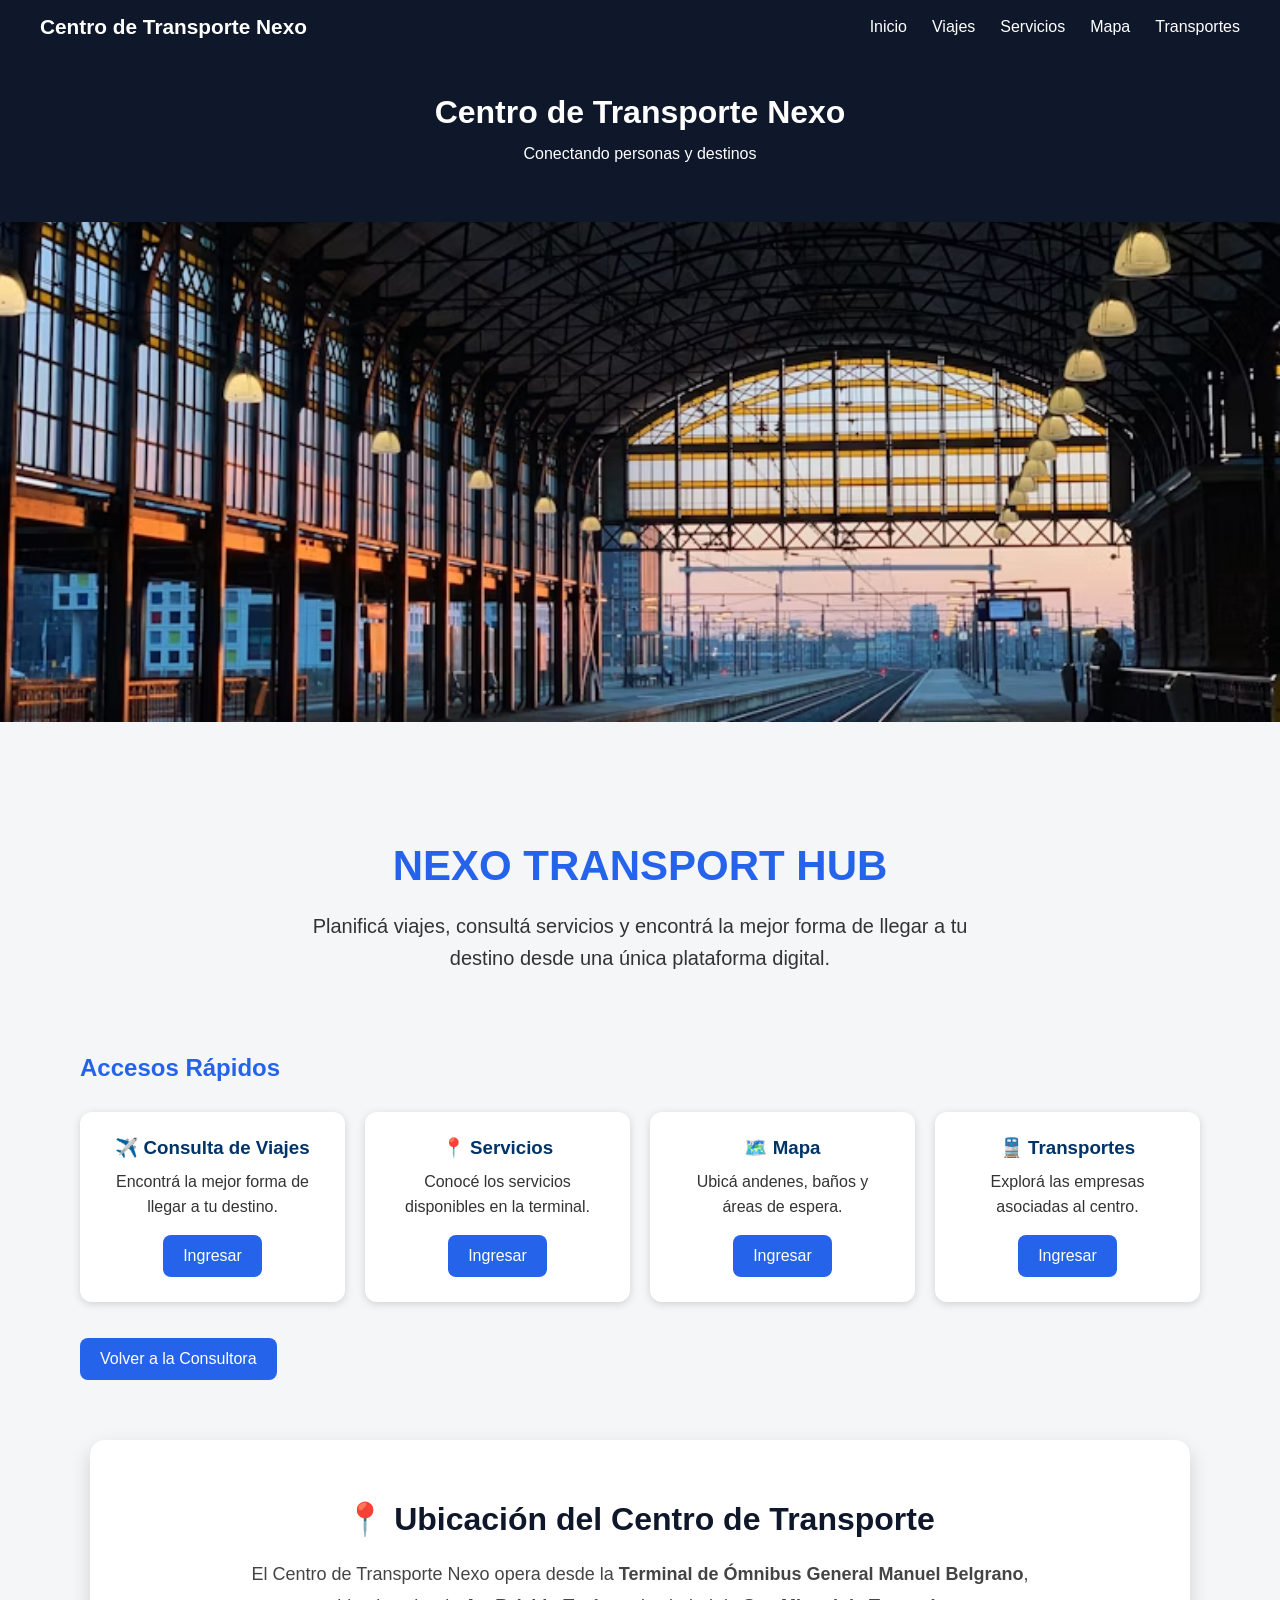
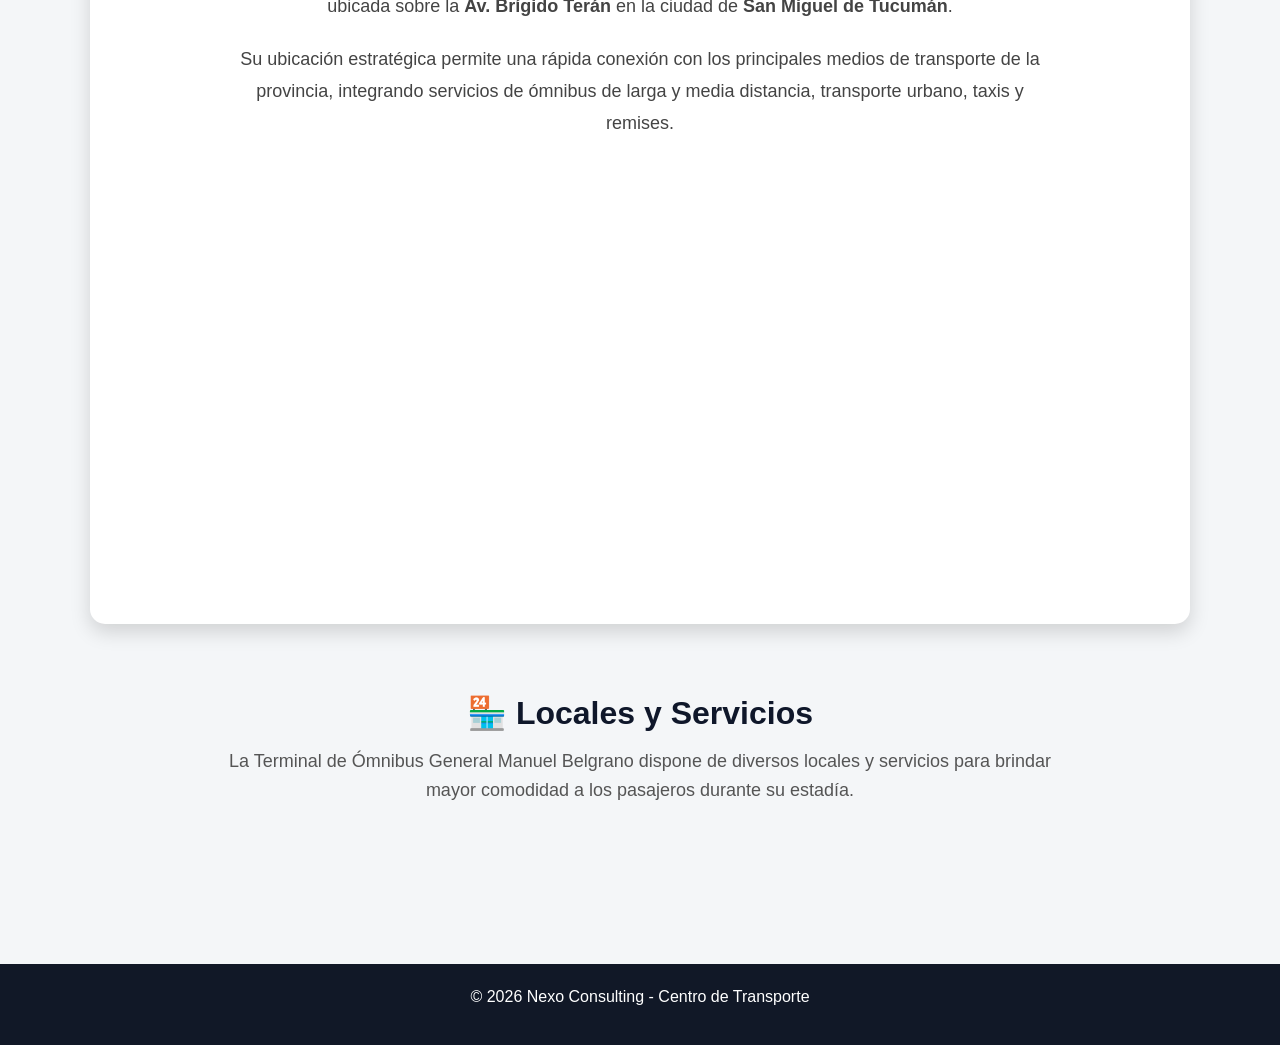
==== commit c11d1142: "Update index.html" ====
--- a/ProyectoFinalWeb/centro-transporte/index.html
+++ b/ProyectoFinalWeb/centro-transporte/index.html
@@ -123,72 +123,6 @@
 La Terminal de Ómnibus General Manuel Belgrano dispone de diversos locales y servicios para brindar mayor comodidad a los pasajeros durante su estadía.
 </p>
 
-<div class="contenedor-locales">
-
-<div class="local">
-
-<img src="../img/patio-gastronomico.jpg" alt="Patio Gastronómico">
-
-<h3>🍔 Patio Gastronómico</h3>
-
-<p>
-Espacio destinado a cafeterías, confiterías y comidas rápidas para que los pasajeros puedan desayunar, almorzar o cenar durante su espera.
-</p>
-
-</div>
-
-<div class="local">
-
-<img src="../img/farmacia.jpg" alt="Farmacia">
-
-<h3>💊 Farmacia</h3>
-
-<p>
-Servicio de venta de medicamentos, productos de higiene personal y artículos de primeros auxilios para los viajeros.
-</p>
-
-</div>
-
-<div class="local">
-
-<img src="../img/kiosco.jpg" alt="Kiosco">
-
-<h3>🛒 Kiosco</h3>
-
-<p>
-Venta de bebidas, golosinas, diarios, revistas, snacks y artículos de uso cotidiano para los pasajeros.
-</p>
-
-</div>
-
-<div class="local">
-
-<img src="../img/cajero.jpg" alt="Cajero Automático">
-
-<h3>🏧 Cajero Automático</h3>
-
-<p>
-Cajero disponible para extracción de efectivo y operaciones bancarias durante todo el día.
-</p>
-
-</div>
-
-<div class="local">
-
-<img src="../img/informacion.jpg" alt="Centro de Información">
-
-<h3>ℹ️ Centro de Información</h3>
-
-<p>
-Atención personalizada para consultas sobre servicios, ubicación de andenes, horarios y orientación dentro de la terminal.
-</p>
-
-</div>
-
-</div>
-
-</section>
-
 </main>
 
 <footer>
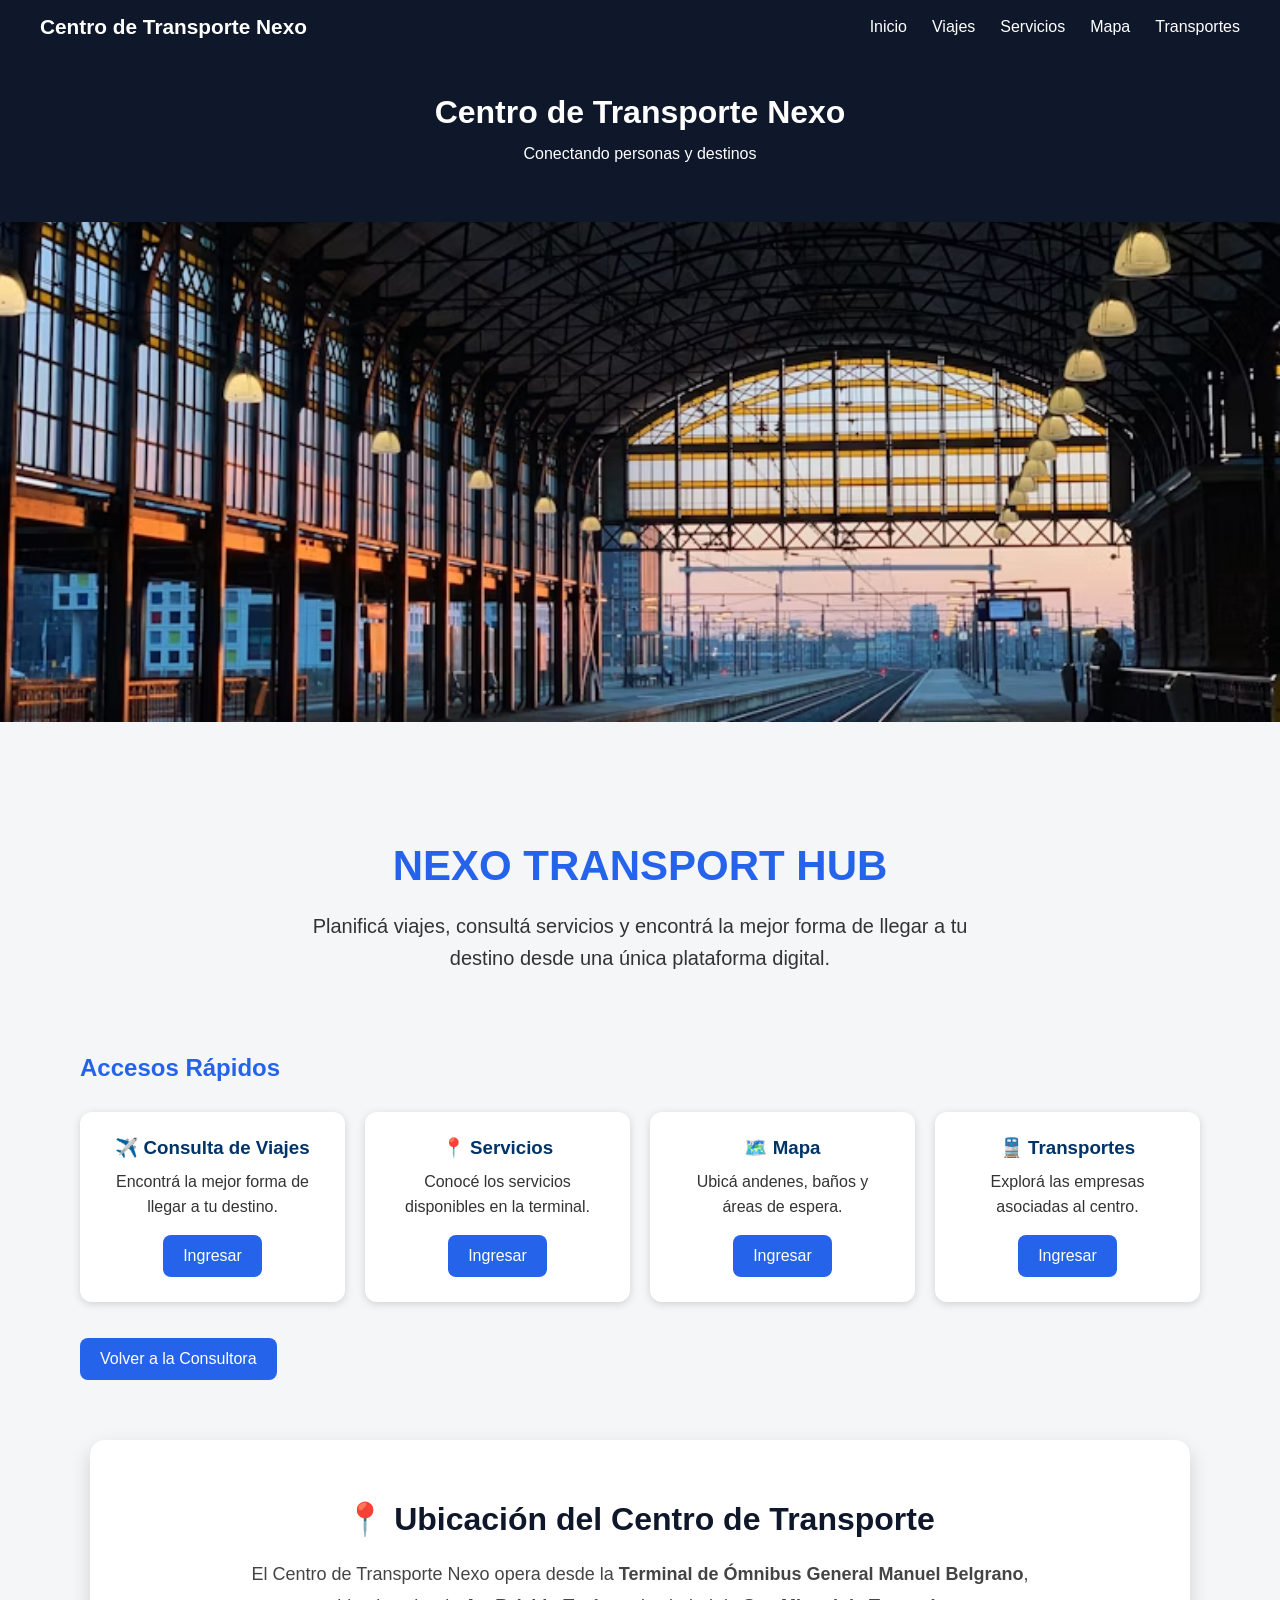
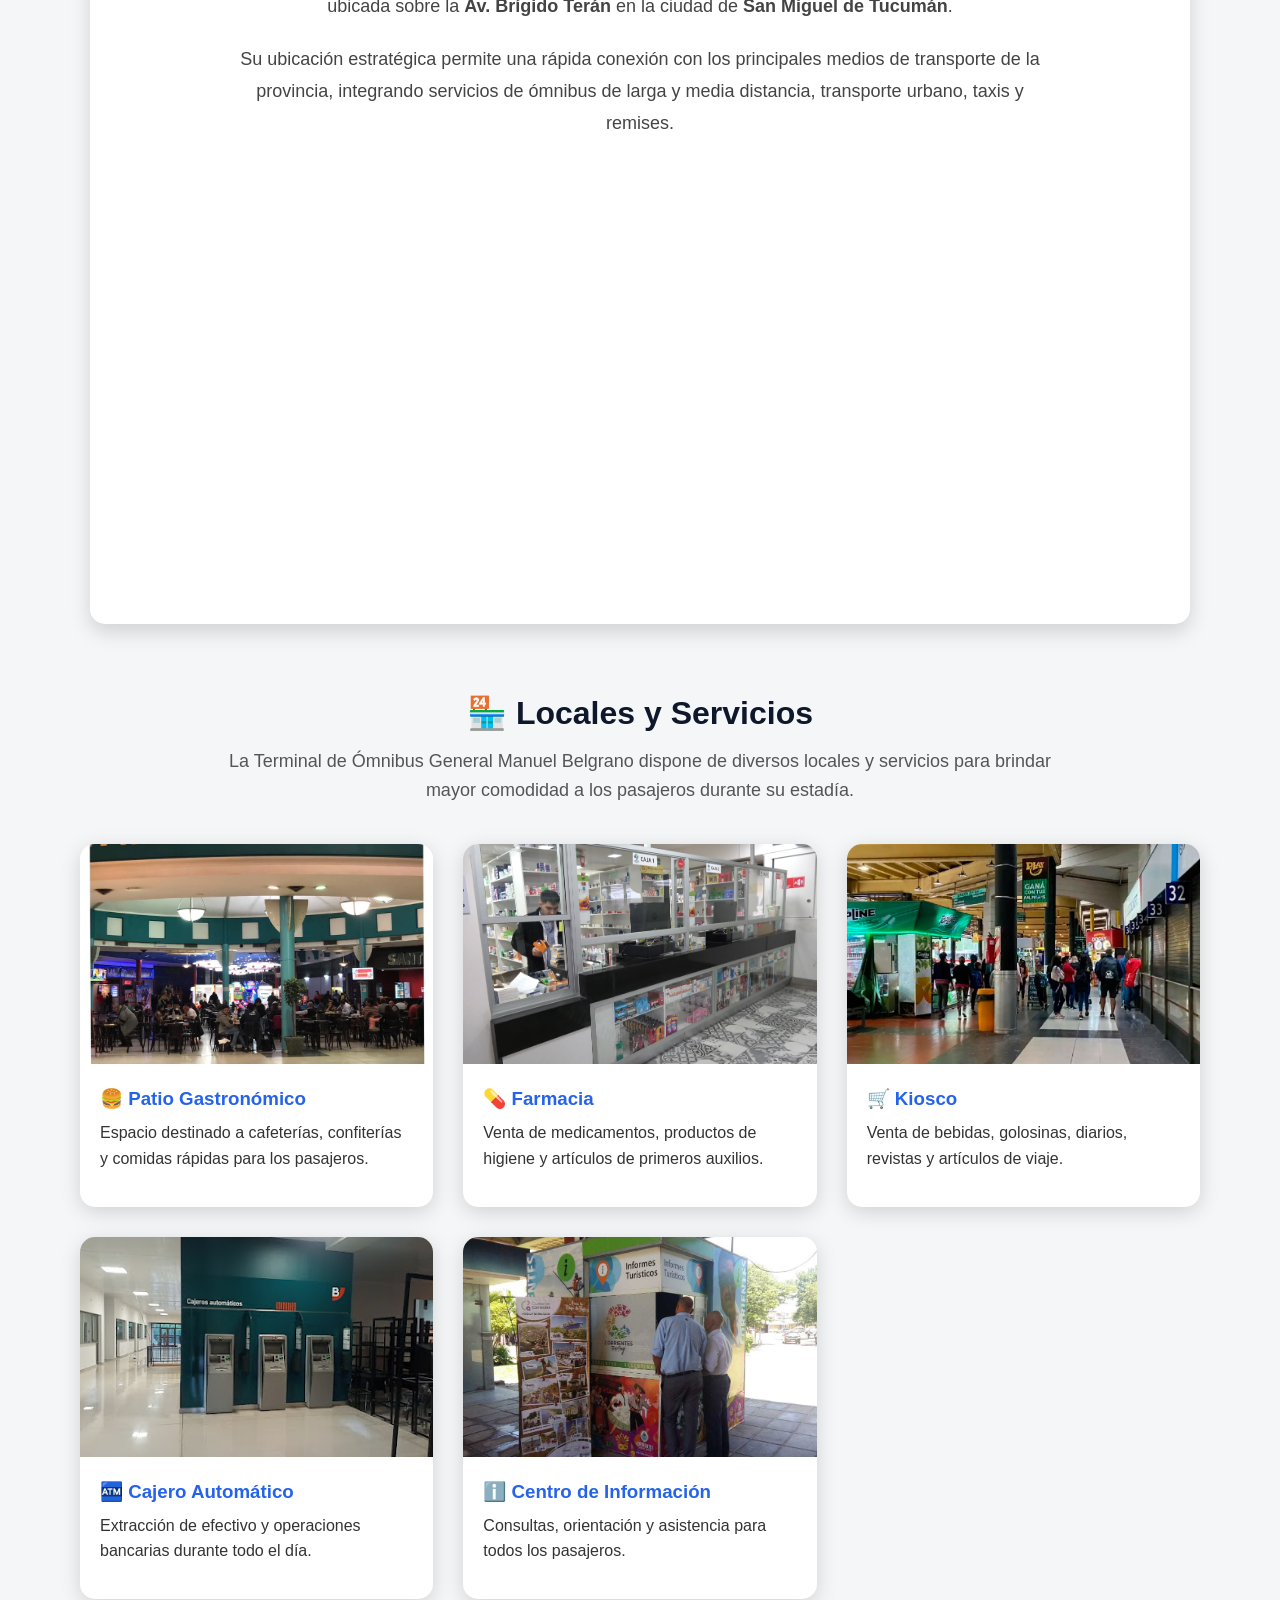
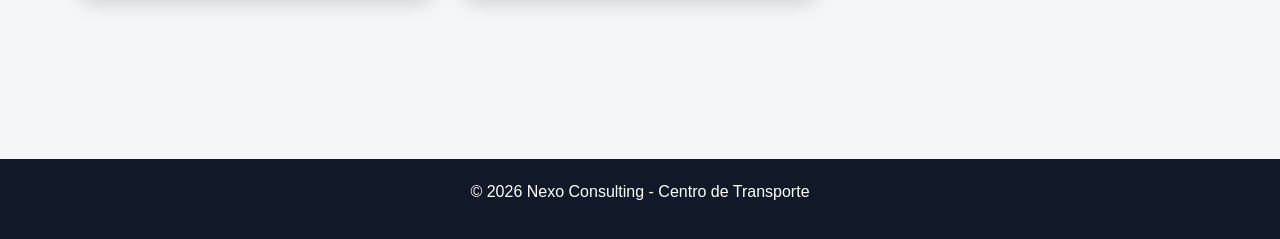
==== commit bf4d3e77: "Update index.html" ====
--- a/ProyectoFinalWeb/centro-transporte/index.html
+++ b/ProyectoFinalWeb/centro-transporte/index.html
@@ -123,6 +123,72 @@
 La Terminal de Ómnibus General Manuel Belgrano dispone de diversos locales y servicios para brindar mayor comodidad a los pasajeros durante su estadía.
 </p>
 
+    <div class="contenedor-locales">
+
+<div class="local">
+
+<img src="../img/patio-gastronomico.jpg" alt="Patio Gastronómico">
+
+<h3>🍔 Patio Gastronómico</h3>
+
+<p>
+Espacio destinado a cafeterías, confiterías y comidas rápidas para los pasajeros.
+</p>
+
+</div>
+
+<div class="local">
+
+<img src="../img/farmacia.jpg" alt="Farmacia">
+
+<h3>💊 Farmacia</h3>
+
+<p>
+Venta de medicamentos, productos de higiene y artículos de primeros auxilios.
+</p>
+
+</div>
+
+<div class="local">
+
+<img src="../img/kiosco.jpg" alt="Kiosco">
+
+<h3>🛒 Kiosco</h3>
+
+<p>
+Venta de bebidas, golosinas, diarios, revistas y artículos de viaje.
+</p>
+
+</div>
+
+<div class="local">
+
+<img src="../img/cajero.jpg" alt="Cajero Automático">
+
+<h3>🏧 Cajero Automático</h3>
+
+<p>
+Extracción de efectivo y operaciones bancarias durante todo el día.
+</p>
+
+</div>
+
+<div class="local">
+
+<img src="../img/informacion.jpg" alt="Centro de Información">
+
+<h3>ℹ️ Centro de Información</h3>
+
+<p>
+Consultas, orientación y asistencia para todos los pasajeros.
+</p>
+
+</div>
+
+</div>
+
+</section>
+    
 </main>
 
 <footer>
